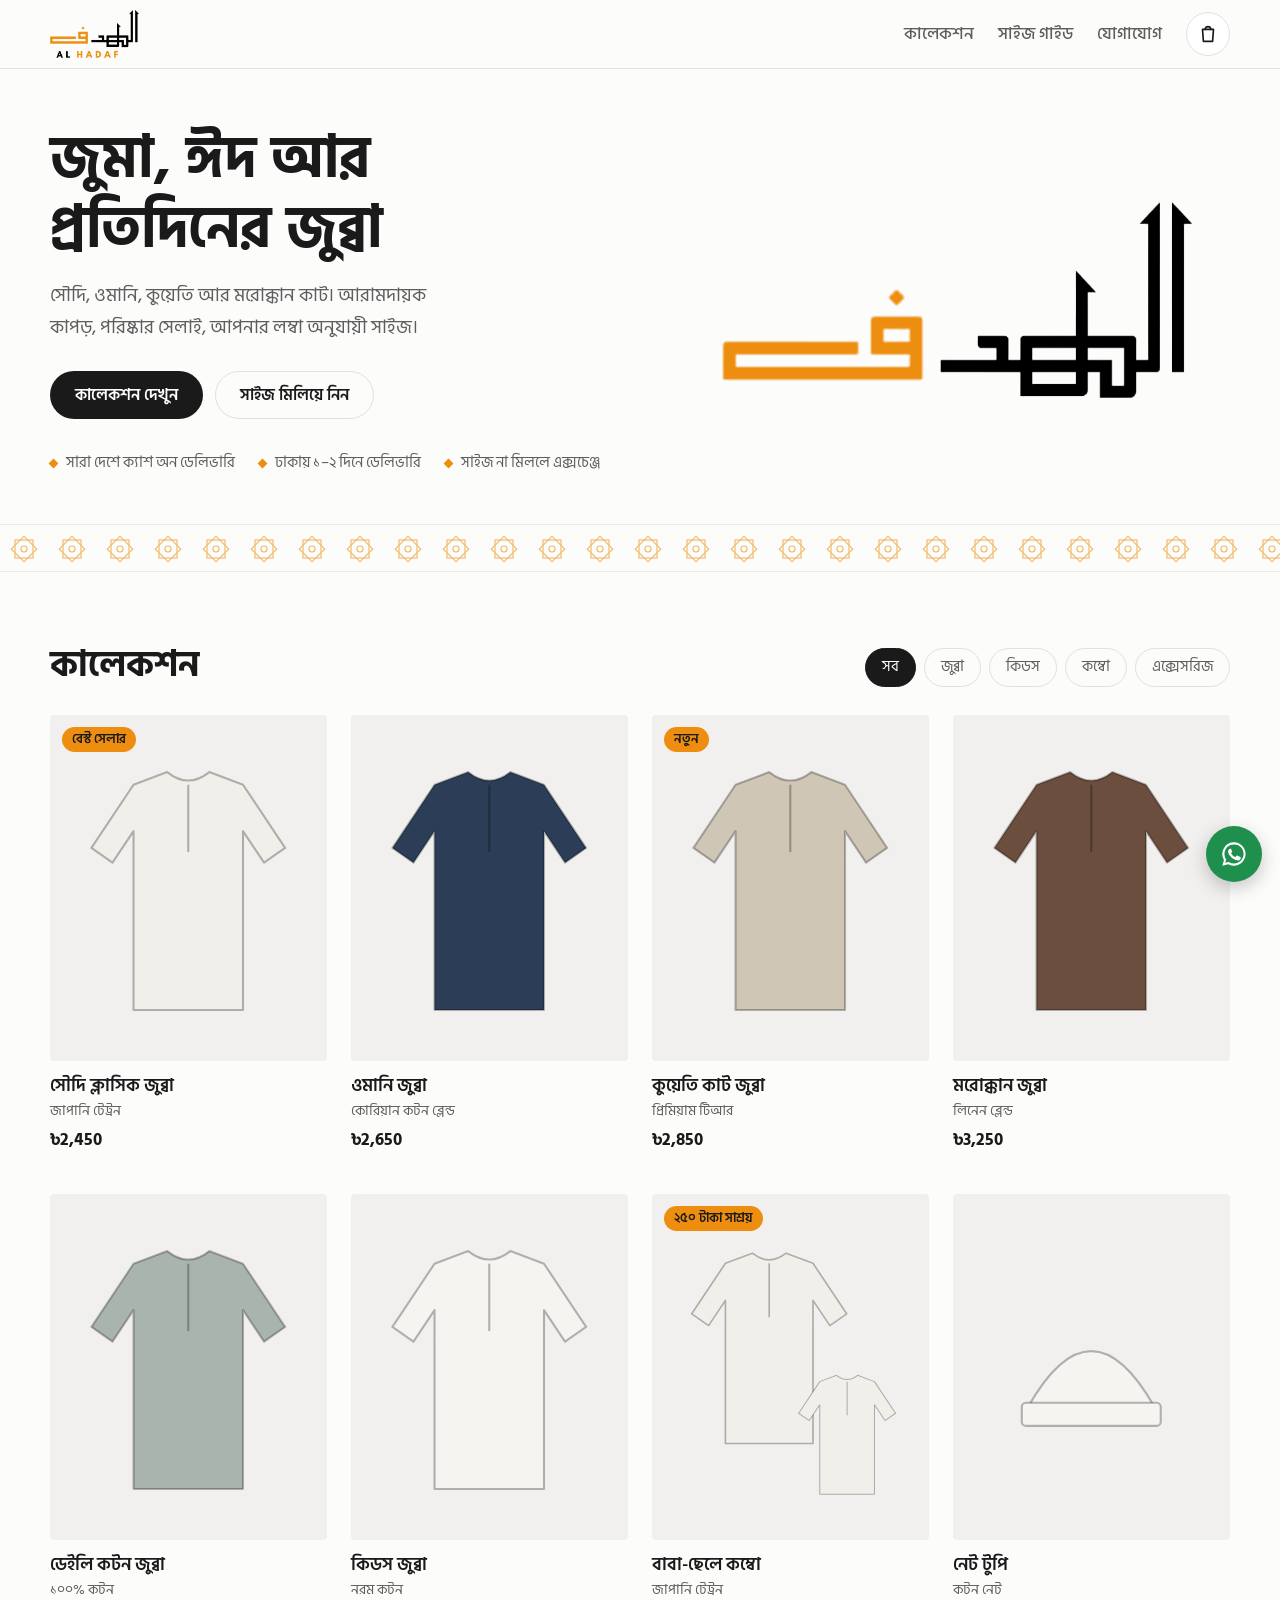
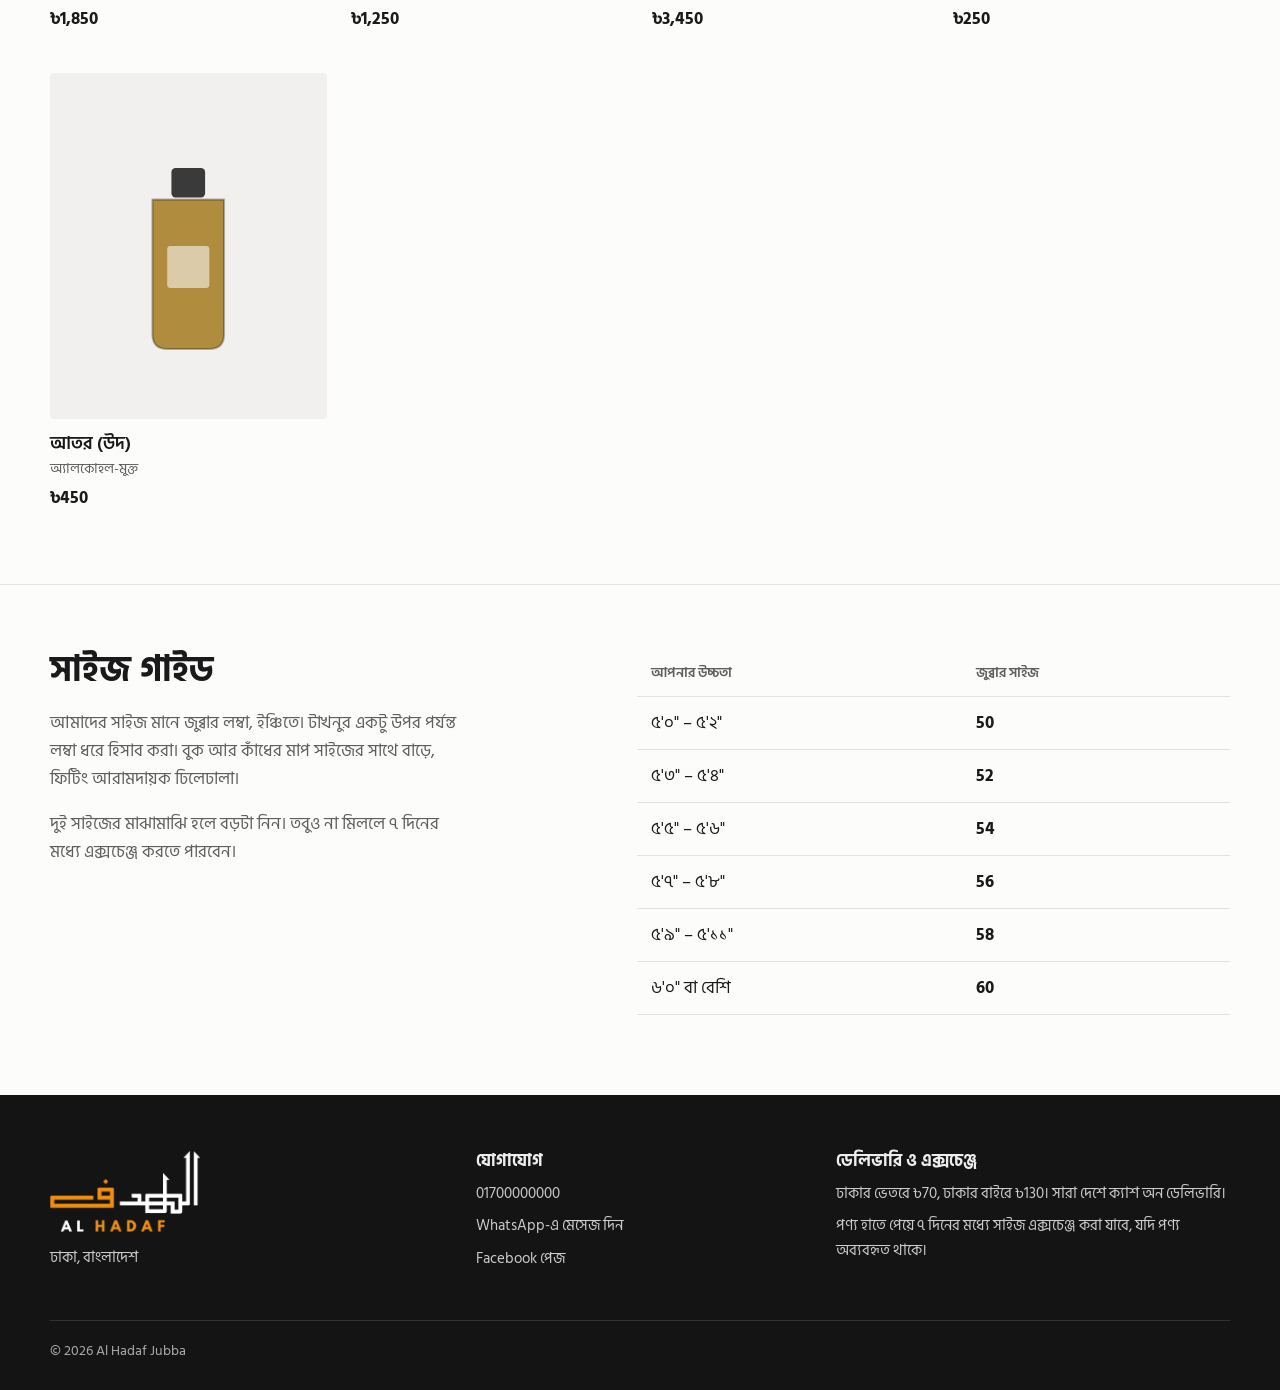
==== index.html @ 99ab7129 "Add files via upload" ====
<!doctype html>
<html lang="bn">
<head>
  <meta charset="utf-8">
  <meta name="viewport" content="width=device-width, initial-scale=1">
  <title>Al Hadaf Jubba | জুমা, ঈদ আর প্রতিদিনের জুব্বা</title>
  <meta name="description" content="সৌদি, ওমানি, কুয়েতি ও মরোক্কান স্টাইলের প্রিমিয়াম জুব্বা। সারা বাংলাদেশে ক্যাশ অন ডেলিভারি।">
  <meta name="theme-color" content="#1A1A1A">
  <link rel="icon" type="image/png" href="favicon.png">
  <link rel="preconnect" href="https://fonts.googleapis.com">
  <link rel="preconnect" href="https://fonts.gstatic.com" crossorigin>
  <link href="https://fonts.googleapis.com/css2?family=Hind+Siliguri:wght@400;500;600;700&display=swap" rel="stylesheet">
  <link rel="stylesheet" href="style.css">
</head>
<body>

<header class="site-header">
  <div class="wrap header-row">
    <a href="#" class="brand" aria-label="Al Hadaf Jubba হোম">
      <picture>
        <source srcset="logo-dark.png" media="(prefers-color-scheme: dark)">
        <img class="brand-logo" src="logo-light.png" alt="Al Hadaf" width="661" height="357">
      </picture>
    </a>
    <nav class="nav" aria-label="মেনু">
      <a href="#collection">কালেকশন</a>
      <a href="#size-guide">সাইজ গাইড</a>
      <a href="#contact">যোগাযোগ</a>
    </nav>
    <button class="cart-btn" id="cartOpen" aria-label="কার্ট খুলুন">
      <svg width="22" height="22" viewBox="0 0 24 24" fill="none" stroke="currentColor" stroke-width="1.8" stroke-linecap="round" stroke-linejoin="round" aria-hidden="true"><path d="M6 7h12l-1 13H7L6 7Z"/><path d="M9 7a3 3 0 0 1 6 0"/></svg>
      <span class="cart-count" id="cartCount" hidden>0</span>
    </button>
  </div>
</header>

<main>
  <section class="hero">
    <div class="wrap hero-grid">
      <div class="hero-text">
        <h1>জুমা, ঈদ আর প্রতিদিনের জুব্বা</h1>
        <p>সৌদি, ওমানি, কুয়েতি আর মরোক্কান কাট। আরামদায়ক কাপড়, পরিষ্কার সেলাই, আপনার লম্বা অনুযায়ী সাইজ।</p>
        <div class="hero-actions">
          <a class="btn btn-primary" href="#collection">কালেকশন দেখুন</a>
          <a class="btn btn-ghost" href="#size-guide">সাইজ মিলিয়ে নিন</a>
        </div>
        <ul class="hero-facts">
          <li>সারা দেশে ক্যাশ অন ডেলিভারি</li>
          <li>ঢাকায় ১–২ দিনে ডেলিভারি</li>
          <li>সাইজ না মিললে এক্সচেঞ্জ</li>
        </ul>
      </div>
      <div class="hero-mark" aria-hidden="true">
        <picture>
          <source srcset="mark-dark.png" media="(prefers-color-scheme: dark)">
          <img src="mark-light.png" alt="" width="661" height="276">
        </picture>
      </div>
    </div>
    <div class="pattern-band" aria-hidden="true"></div>
  </section>

  <section id="collection" class="collection">
    <div class="wrap">
      <div class="section-head">
        <h2>কালেকশন</h2>
        <div class="filters" id="filters" aria-label="ক্যাটাগরি"></div>
      </div>
      <div class="grid" id="productGrid"></div>
    </div>
  </section>

  <section id="size-guide" class="size-guide">
    <div class="wrap size-grid">
      <div>
        <h2>সাইজ গাইড</h2>
        <p>আমাদের সাইজ মানে জুব্বার লম্বা, ইঞ্চিতে। টাখনুর একটু উপর পর্যন্ত লম্বা ধরে হিসাব করা। বুক আর কাঁধের মাপ সাইজের সাথে বাড়ে, ফিটিং আরামদায়ক ঢিলেঢালা।</p>
        <p>দুই সাইজের মাঝামাঝি হলে বড়টা নিন। তবুও না মিললে ৭ দিনের মধ্যে এক্সচেঞ্জ করতে পারবেন।</p>
      </div>
      <div class="table-scroll">
        <table>
          <thead><tr><th>আপনার উচ্চতা</th><th>জুব্বার সাইজ</th></tr></thead>
          <tbody>
            <tr><td>৫'০" – ৫'২"</td><td>50</td></tr>
            <tr><td>৫'৩" – ৫'৪"</td><td>52</td></tr>
            <tr><td>৫'৫" – ৫'৬"</td><td>54</td></tr>
            <tr><td>৫'৭" – ৫'৮"</td><td>56</td></tr>
            <tr><td>৫'৯" – ৫'১১"</td><td>58</td></tr>
            <tr><td>৬'০" বা বেশি</td><td>60</td></tr>
          </tbody>
        </table>
      </div>
    </div>
  </section>
</main>

<footer id="contact" class="site-footer">
  <div class="wrap footer-grid">
    <div>
      <img class="footer-logo" src="logo-dark.png" alt="Al Hadaf" width="661" height="357">
      <p class="footer-note" id="shopAddress"></p>
    </div>
    <div>
      <h3>যোগাযোগ</h3>
      <p><a id="shopPhone" href="#"></a></p>
      <p><a id="shopWa" href="#" target="_blank" rel="noopener">WhatsApp-এ মেসেজ দিন</a></p>
      <p><a id="shopFb" href="#" target="_blank" rel="noopener">Facebook পেজ</a></p>
    </div>
    <div>
      <h3>ডেলিভারি ও এক্সচেঞ্জ</h3>
      <p id="deliveryInfo"></p>
      <p>পণ্য হাতে পেয়ে ৭ দিনের মধ্যে সাইজ এক্সচেঞ্জ করা যাবে, যদি পণ্য অব্যবহৃত থাকে।</p>
    </div>
  </div>
  <div class="wrap footer-bottom">© <span id="year"></span> Al Hadaf Jubba</div>
</footer>

<a class="wa-float" id="waFloat" href="#" target="_blank" rel="noopener" aria-label="WhatsApp-এ কথা বলুন">
  <svg width="28" height="28" viewBox="0 0 24 24" fill="currentColor" aria-hidden="true"><path d="M12 2a10 10 0 0 0-8.6 15.1L2 22l5-1.3A10 10 0 1 0 12 2Zm0 18.2a8.2 8.2 0 0 1-4.2-1.2l-.3-.2-3 .8.8-2.9-.2-.3A8.2 8.2 0 1 1 12 20.2Zm4.5-6.1c-.2-.1-1.5-.7-1.7-.8s-.4-.1-.6.1-.7.8-.8 1-.3.2-.5.1a6.7 6.7 0 0 1-3.3-2.9c-.3-.4.3-.4.8-1.3a.5.5 0 0 0 0-.5l-.8-1.8c-.2-.5-.4-.4-.6-.4h-.5a1 1 0 0 0-.7.3 3 3 0 0 0-.9 2.2 5.2 5.2 0 0 0 1.1 2.7 11.9 11.9 0 0 0 4.6 4c1.7.7 2.3.8 3.2.7a2.7 2.7 0 0 0 1.8-1.3 2.2 2.2 0 0 0 .1-1.3c0-.1-.2-.2-.4-.3Z"/></svg>
</a>

<!-- পণ্যের বিস্তারিত -->
<dialog id="productDialog" class="pd-dialog" aria-labelledby="pdTitle">
  <button class="dlg-close" data-close aria-label="বন্ধ করুন">×</button>
  <div class="pd" id="pdContent"></div>
</dialog>

<!-- কার্ট -->
<dialog id="cartDialog" class="drawer" aria-labelledby="cartTitle">
  <div class="drawer-head">
    <h2 id="cartTitle">আপনার কার্ট</h2>
    <button class="dlg-close" data-close aria-label="বন্ধ করুন">×</button>
  </div>
  <div class="drawer-items" id="cartItems"></div>
  <div class="drawer-foot" id="cartFoot">
    <p class="row"><span>সাবটোটাল</span><strong id="cartSub"></strong></p>
    <p class="hint">ডেলিভারি চার্জ চেকআউটে যোগ হবে।</p>
    <button class="btn btn-primary btn-block" id="toCheckout">চেকআউট করুন</button>
  </div>
</dialog>

<!-- চেকআউট -->
<dialog id="checkoutDialog" class="checkout-dialog" aria-labelledby="coTitle">
  <button class="dlg-close" data-close aria-label="বন্ধ করুন">×</button>
  <div class="checkout">
    <form id="checkoutForm" novalidate>
      <h2 id="coTitle">অর্ডার করুন</h2>
      <label class="field"><span>আপনার নাম</span><input name="custName" autocomplete="name" required></label>
      <label class="field"><span>মোবাইল নম্বর</span><input name="custPhone" type="tel" inputmode="numeric" autocomplete="tel" placeholder="01XXXXXXXXX" required></label>
      <label class="field"><span>পুরো ঠিকানা</span><textarea name="custAddress" autocomplete="street-address" placeholder="বাসা, রোড, এলাকা, থানা, জেলা" required></textarea></label>

      <fieldset class="options">
        <legend>ডেলিভারি এলাকা</legend>
        <label class="opt"><input type="radio" name="area" value="inside" checked><span>ঢাকার ভেতরে<small id="delIn"></small></span></label>
        <label class="opt"><input type="radio" name="area" value="outside"><span>ঢাকার বাইরে<small id="delOut"></small></span></label>
      </fieldset>

      <fieldset class="options">
        <legend>পেমেন্ট</legend>
        <label class="opt"><input type="radio" name="payment" value="cod" checked><span>ক্যাশ অন ডেলিভারি<small>পণ্য হাতে পেয়ে টাকা দিন</small></span></label>
        <label class="opt"><input type="radio" name="payment" value="bkash"><span>bKash / Nagad<small>এখনই Send Money করে Transaction ID দিন</small></span></label>
      </fieldset>

      <div class="bkash-box" id="bkashBox" hidden>
        <p>মোট টাকা <strong id="bkashAmount"></strong> এই নম্বরে Send Money করুন: <strong id="bkashNumber"></strong></p>
        <label class="field"><span>Transaction ID</span><input name="trx" autocomplete="off" placeholder="যেমন 9A7B6C5D4E"></label>
      </div>

      <label class="field"><span>নোট (ঐচ্ছিক)</span><textarea name="note" placeholder="যেমন: কম্বোতে ছেলের সাইজ 6-7 বছর"></textarea></label>

      <div class="summary" id="coSummary"></div>
      <div class="error" id="coError" hidden></div>
      <button class="btn btn-primary btn-block" type="submit">অর্ডার কনফার্ম করুন</button>
    </form>

    <div class="success" id="coSuccess" hidden>
      <h2>জাযাকাল্লাহু খাইরান!</h2>
      <p>আপনার অর্ডার নম্বর <strong id="orderId"></strong></p>
      <p>WhatsApp খুলেছে, সেখানে মেসেজটি পাঠিয়ে দিন। আমরা ফোন করে অর্ডার কনফার্ম করব।</p>
      <a class="btn btn-primary btn-block" id="waSend" href="#" target="_blank" rel="noopener">WhatsApp-এ অর্ডার পাঠান</a>
    </div>
  </div>
</dialog>

<div class="toast" id="toast" role="status" aria-live="polite"></div>

<script src="products.js"></script>
<script src="app.js"></script>
</body>
</html>
---- style.css ----
/* ===== Al Hadaf Jubba — style.css ===== */
:root {
  --paper: #FCFCFB;
  --surface: #FFFFFF;
  --sand: #F1F0EE;
  --ink: #1A1A1A;
  --brass: #EE8E10;          /* লোগোর কমলা */
  --text: #1A1A1A;
  --muted: #5E5E5E;
  --line: #E3E1DE;
  --btn-bg: #1A1A1A;
  --btn-text: #FFFFFF;
  --footer-bg: #141414;
  --footer-text: #EDEDED;
  --error: #B3261E;
  color-scheme: light;
}
@media (prefers-color-scheme: dark) {
  :root {
    --paper: #121212;
    --surface: #1B1B1B;
    --sand: #232221;
    --ink: #F2F2F2;
    --text: #EDEDED;
    --muted: #A6A6A6;
    --line: #333231;
    --btn-bg: #EE8E10;
    --btn-text: #121212;
    --footer-bg: #0A0A0A;
    --footer-text: #E6E6E6;
    --error: #F2B8B5;
    color-scheme: dark;
  }
}

*, *::before, *::after { box-sizing: border-box; }
html { scroll-behavior: smooth; scroll-padding-top: 80px; }
@media (prefers-reduced-motion: reduce) { html { scroll-behavior: auto; } }
body {
  margin: 0;
  background: var(--paper);
  color: var(--text);
  font-family: "Hind Siliguri", system-ui, -apple-system, "Segoe UI", sans-serif;
  font-size: 17px;
  line-height: 1.65;
}
svg { display: block; max-width: 100%; }
a { color: inherit; }
h1, h2, h3 { line-height: 1.2; }
.wrap { width: min(1180px, 100% - 40px); margin-inline: auto; }
:focus-visible { outline: 2px solid var(--brass); outline-offset: 3px; }
[hidden] { display: none !important; }

/* Header */
.site-header {
  position: sticky; top: 0; z-index: 20;
  background: color-mix(in srgb, var(--paper) 92%, transparent);
  backdrop-filter: blur(8px);
  border-bottom: 1px solid var(--line);
}
.header-row { display: flex; align-items: center; gap: 24px; height: 68px; }
.brand { display: flex; align-items: center; gap: 10px; text-decoration: none; }
.brand-logo { height: 48px; width: auto; display: block; }
.nav { display: flex; gap: 24px; margin-left: auto; }
.nav a { text-decoration: none; font-weight: 500; color: var(--muted); }
.nav a:hover { color: var(--text); }
.cart-btn {
  position: relative; width: 44px; height: 44px; border-radius: 50%;
  border: 1px solid var(--line); background: var(--surface); color: var(--text);
  display: grid; place-items: center; cursor: pointer;
}
.cart-count {
  position: absolute; top: -4px; right: -4px;
  min-width: 20px; height: 20px; padding: 0 5px; border-radius: 10px;
  background: var(--brass); color: #1A1A1A; font-size: 12px; font-weight: 700;
  display: grid; place-items: center; line-height: 1;
}
@media (max-width: 720px) {
  .nav { display: none; }
  .cart-btn { margin-left: auto; }
}

/* Buttons */
.btn {
  display: inline-flex; align-items: center; justify-content: center;
  min-height: 48px; padding: 0 24px; border-radius: 999px;
  font: inherit; font-weight: 600; font-size: 16px; text-decoration: none;
  border: 1px solid transparent; cursor: pointer;
}
.btn-primary { background: var(--btn-bg); color: var(--btn-text); }
.btn-primary:hover { background: var(--brass); color: #1A1A1A; }
.btn-ghost { background: transparent; color: var(--text); border-color: var(--line); }
.btn-ghost:hover { border-color: var(--text); }
.btn-block { width: 100%; }

/* Hero */
.hero { padding-top: 56px; overflow: hidden; }
.hero-grid { display: grid; grid-template-columns: 1.1fr 1fr; align-items: center; gap: 32px; }
.hero h1 { font-size: clamp(34px, 5vw, 58px); margin: 0 0 16px; color: var(--ink); max-width: 13ch; }
.hero-text > p { font-size: 19px; color: var(--muted); margin: 0 0 28px; max-width: 42ch; }
.hero-actions { display: flex; flex-wrap: wrap; gap: 12px; }
.hero-facts { list-style: none; padding: 0; margin: 32px 0 0; display: flex; flex-wrap: wrap; gap: 8px 24px; color: var(--muted); font-size: 15px; }
.hero-facts li::before {
  content: ""; display: inline-block; width: 7px; height: 7px; margin-right: 9px;
  background: var(--brass); transform: rotate(45deg); vertical-align: middle;
}
.hero-mark img { display: block; width: min(100%, 470px); height: auto; margin-inline: auto; }
.pattern-band {
  height: 48px; margin-top: 48px; opacity: .6;
  border-block: 1px solid var(--line);
  background-size: 48px 48px;
  background-image: url("data:image/svg+xml,%3Csvg xmlns='http://www.w3.org/2000/svg' width='48' height='48' viewBox='0 0 48 48'%3E%3Cg fill='none' stroke='%23EE8E10' stroke-width='1.2'%3E%3Crect x='15' y='15' width='18' height='18'/%3E%3Crect x='15' y='15' width='18' height='18' transform='rotate(45 24 24)'/%3E%3Ccircle cx='24' cy='24' r='3'/%3E%3C/g%3E%3C/svg%3E");
}
@media (max-width: 820px) {
  .hero { padding-top: 32px; }
  .hero-grid { grid-template-columns: 1fr; gap: 8px; }
  .hero-mark { order: -1; margin-bottom: 20px; }
  .hero-mark img { width: 200px; margin-inline: 0; }
}

/* Collection */
.collection { padding: 72px 0; }
.section-head { display: flex; flex-wrap: wrap; align-items: end; justify-content: space-between; gap: 16px; margin-bottom: 28px; }
h2 { font-size: clamp(26px, 3vw, 36px); margin: 0; color: var(--ink); }
.filters { display: flex; flex-wrap: wrap; gap: 8px; }
.chip {
  border: 1px solid var(--line); background: transparent; color: var(--muted);
  padding: 6px 16px; border-radius: 999px; font: inherit; font-size: 15px; cursor: pointer;
}
.chip:hover { color: var(--text); }
.chip[aria-pressed="true"] { background: var(--ink); border-color: var(--ink); color: var(--paper); }

.grid { display: grid; grid-template-columns: repeat(auto-fill, minmax(230px, 1fr)); gap: 40px 24px; }
.card { display: block; text-decoration: none; color: inherit; }
.card-art {
  position: relative; aspect-ratio: 4 / 5; background: var(--sand);
  border-radius: 4px; display: grid; place-items: center; padding: 12%;
}
.card-art svg { width: 100%; height: 100%; }
.card:hover .card-art { outline: 1px solid var(--brass); }
.badge {
  position: absolute; top: 12px; left: 12px;
  background: var(--brass); color: #1A1A1A;
  font-size: 13px; font-weight: 600; padding: 2px 10px; border-radius: 999px;
}
.card h3 { font-size: 18px; font-weight: 600; margin: 14px 0 2px; }
.card .meta { margin: 0; font-size: 14px; color: var(--muted); }
.card .price { margin: 4px 0 0; font-weight: 700; color: var(--ink); }
@media (max-width: 520px) {
  .grid { grid-template-columns: 1fr 1fr; gap: 28px 14px; }
  .card h3 { font-size: 16px; }
}

/* Size guide */
.size-guide { padding: 64px 0 80px; border-top: 1px solid var(--line); }
.size-grid { display: grid; grid-template-columns: 1fr 1.1fr; gap: 48px; align-items: start; }
.size-guide p { color: var(--muted); max-width: 46ch; }
.table-scroll { overflow-x: auto; }
table { width: 100%; border-collapse: collapse; }
th, td { text-align: left; padding: 12px 14px; border-bottom: 1px solid var(--line); }
th { font-size: 14px; font-weight: 600; color: var(--muted); }
td:last-child { font-weight: 700; color: var(--ink); }
@media (max-width: 820px) { .size-grid { grid-template-columns: 1fr; gap: 16px; } }

/* Footer */
.site-footer { background: var(--footer-bg); color: var(--footer-text); padding: 56px 0 28px; }
.footer-grid { display: grid; grid-template-columns: 1.2fr 1fr 1.2fr; gap: 32px; }
.site-footer h3 { font-size: 17px; margin: 0 0 10px; }
.site-footer p { margin: 0 0 8px; font-size: 15px; opacity: .85; }
.site-footer a { text-decoration: none; }
.site-footer a:hover { text-decoration: underline; }
.footer-logo { width: 150px; height: auto; display: block; margin-bottom: 14px; }
.footer-bottom { margin-top: 40px; padding-top: 18px; border-top: 1px solid color-mix(in srgb, var(--footer-text) 20%, transparent); font-size: 14px; opacity: .7; }
@media (max-width: 720px) { .footer-grid { grid-template-columns: 1fr; } }

/* WhatsApp + toast */
.wa-float {
  position: fixed; right: 18px; bottom: 18px; z-index: 15;
  width: 56px; height: 56px; border-radius: 50%;
  background: #1F8F4E; color: #fff; display: grid; place-items: center;
  box-shadow: 0 6px 18px rgba(0, 0, 0, .22);
}
.toast {
  position: fixed; left: 50%; bottom: 24px; z-index: 50;
  transform: translate(-50%, 140px);
  background: var(--text); color: var(--paper);
  padding: 12px 22px; border-radius: 999px; font-weight: 500;
  transition: transform .25s ease, visibility .25s;
  visibility: hidden;
}
.toast.show { transform: translate(-50%, 0); visibility: visible; }
@media (prefers-reduced-motion: reduce) { .toast { transition: none; } }

/* Dialogs */
dialog {
  border: 0; padding: 0; border-radius: 8px;
  background: var(--surface); color: var(--text);
  width: 100%; max-width: min(880px, 100% - 24px);
}
dialog::backdrop { background: rgba(8, 18, 15, .55); }
.dlg-close {
  position: absolute; top: 10px; right: 10px; z-index: 2;
  width: 40px; height: 40px; border-radius: 50%; border: 0;
  background: var(--paper); color: var(--text); font-size: 24px; line-height: 1; cursor: pointer;
}
.hint { font-size: 14px; color: var(--muted); margin: 0 0 16px; }
.error { color: var(--error); font-size: 14px; margin: 8px 0 12px; }

/* Product detail */
.pd { display: grid; grid-template-columns: 1fr 1fr; }
.pd-art { background: var(--sand); padding: 12%; display: grid; place-items: center; min-height: 380px; }
.pd-art svg { width: 100%; height: 100%; max-height: 420px; }
.pd-body { padding: 36px 28px 28px; }
.pd-body h3 { font-size: 26px; color: var(--ink); margin: 0 0 4px; padding-right: 36px; }
.pd-price { font-size: 22px; font-weight: 700; margin: 0 0 12px; }
.pd-desc { color: var(--muted); margin: 0 0 14px; }
.pd-specs { list-style: none; padding: 0; margin: 0 0 20px; font-size: 15px; }
.pd-specs li { display: flex; justify-content: space-between; gap: 12px; padding: 6px 0; border-bottom: 1px dashed var(--line); }
.pd-specs li span:first-child { color: var(--muted); }
.label { font-weight: 600; font-size: 15px; margin: 0 0 8px; }
.sizes { display: flex; flex-wrap: wrap; gap: 8px; margin-bottom: 8px; }
.size {
  min-width: 52px; height: 44px; padding: 0 12px; border-radius: 6px;
  border: 1px solid var(--line); background: transparent; color: var(--text);
  font: inherit; font-weight: 600; cursor: pointer;
}
.size:hover { border-color: var(--text); }
.size[aria-pressed="true"] { background: var(--ink); border-color: var(--ink); color: var(--paper); }
.qty { display: inline-flex; align-items: center; border: 1px solid var(--line); border-radius: 999px; }
.qty button { width: 40px; height: 40px; border: 0; background: none; color: var(--text); font-size: 20px; cursor: pointer; }
.qty span { min-width: 26px; text-align: center; font-weight: 600; }
.pd-actions { display: flex; align-items: center; gap: 12px; }
.pd-actions .btn { flex: 1; }
@media (max-width: 720px) {
  .pd { grid-template-columns: 1fr; }
  .pd-art { min-height: 0; padding: 6% 28%; }
  .pd-body { padding: 22px 20px; }
}

/* Cart drawer */
dialog.drawer {
  margin: 0 0 0 auto; border-radius: 0;
  height: 100dvh; max-height: 100dvh; max-width: 420px;
  flex-direction: column;
}
dialog.drawer[open] { display: flex; }
.drawer-head { display: flex; align-items: center; justify-content: space-between; padding: 16px 20px; border-bottom: 1px solid var(--line); }
.drawer-head h2 { font-size: 22px; }
.drawer-head .dlg-close { position: static; }
.drawer-items { flex: 1; overflow-y: auto; padding: 4px 20px; }
.ci { display: grid; grid-template-columns: 64px 1fr auto; gap: 12px; align-items: center; padding: 14px 0; border-bottom: 1px solid var(--line); }
.ci-art { background: var(--sand); aspect-ratio: 4 / 5; border-radius: 4px; padding: 8px; }
.ci-art svg { width: 100%; height: 100%; }
.ci h4 { margin: 0; font-size: 15px; font-weight: 600; line-height: 1.3; }
.ci p { margin: 2px 0 0; font-size: 14px; color: var(--muted); line-height: 1.4; }
.ci .qty button { width: 32px; height: 32px; font-size: 17px; }
.ci-remove { border: 0; background: none; padding: 0; margin-top: 4px; color: var(--muted); font: inherit; font-size: 13px; text-decoration: underline; cursor: pointer; }
.drawer-foot { padding: 16px 20px 20px; border-top: 1px solid var(--line); }
.row { display: flex; justify-content: space-between; gap: 12px; margin: 0 0 6px; }
.row.total { font-weight: 700; font-size: 18px; margin-top: 10px; padding-top: 10px; border-top: 1px solid var(--line); }
.empty { text-align: center; padding: 56px 8px; color: var(--muted); }

/* Checkout */
dialog.checkout-dialog { max-width: min(540px, 100% - 24px); }
.checkout { padding: 28px 24px 24px; }
.checkout h2 { font-size: 26px; margin-bottom: 18px; }
.field { display: block; margin-bottom: 14px; }
.field > span { display: block; font-weight: 600; font-size: 15px; margin-bottom: 6px; }
.field input, .field textarea {
  width: 100%; padding: 11px 14px; border-radius: 6px;
  border: 1px solid var(--line); background: var(--paper); color: var(--text);
  font: inherit; font-size: 16px;
}
.field textarea { min-height: 76px; resize: vertical; }
.field input:focus, .field textarea:focus { outline: 2px solid var(--brass); outline-offset: 0; border-color: transparent; }
fieldset { border: 0; padding: 0; margin: 0; min-width: 0; }
legend { font-weight: 600; font-size: 15px; padding: 0; margin-bottom: 6px; }
.options { display: grid; gap: 8px; margin-bottom: 16px; }
.opt { display: flex; gap: 10px; align-items: flex-start; padding: 10px 14px; border: 1px solid var(--line); border-radius: 6px; cursor: pointer; line-height: 1.4; }
.opt input { margin-top: 3px; accent-color: var(--ink); }
.opt:has(input:checked) { border-color: var(--ink); }
.opt small { display: block; color: var(--muted); font-size: 14px; }
.bkash-box { background: var(--sand); border-radius: 6px; padding: 14px; margin-bottom: 16px; font-size: 15px; }
.bkash-box p { margin: 0 0 10px; }
.summary { padding-top: 12px; margin: 4px 0 12px; border-top: 1px solid var(--line); }
.success { text-align: center; padding: 20px 0 4px; }
.success p { color: var(--muted); }
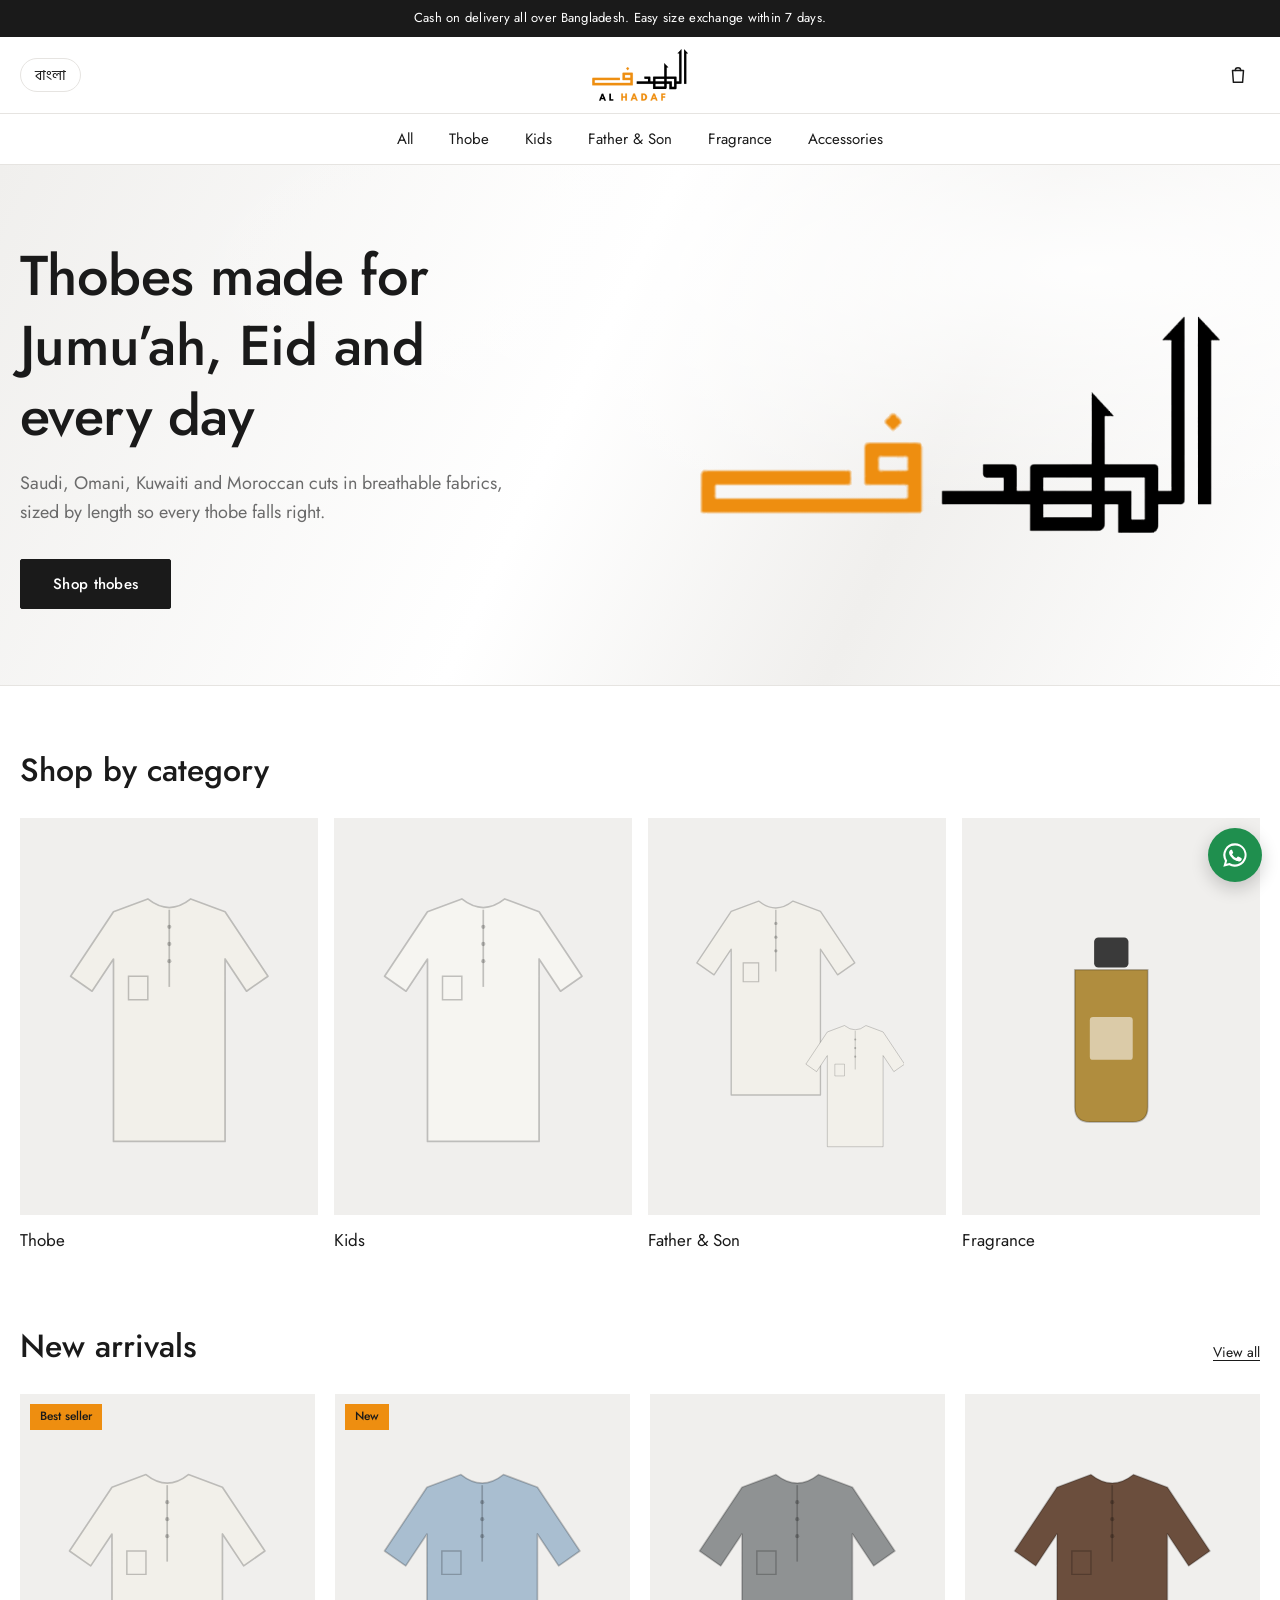
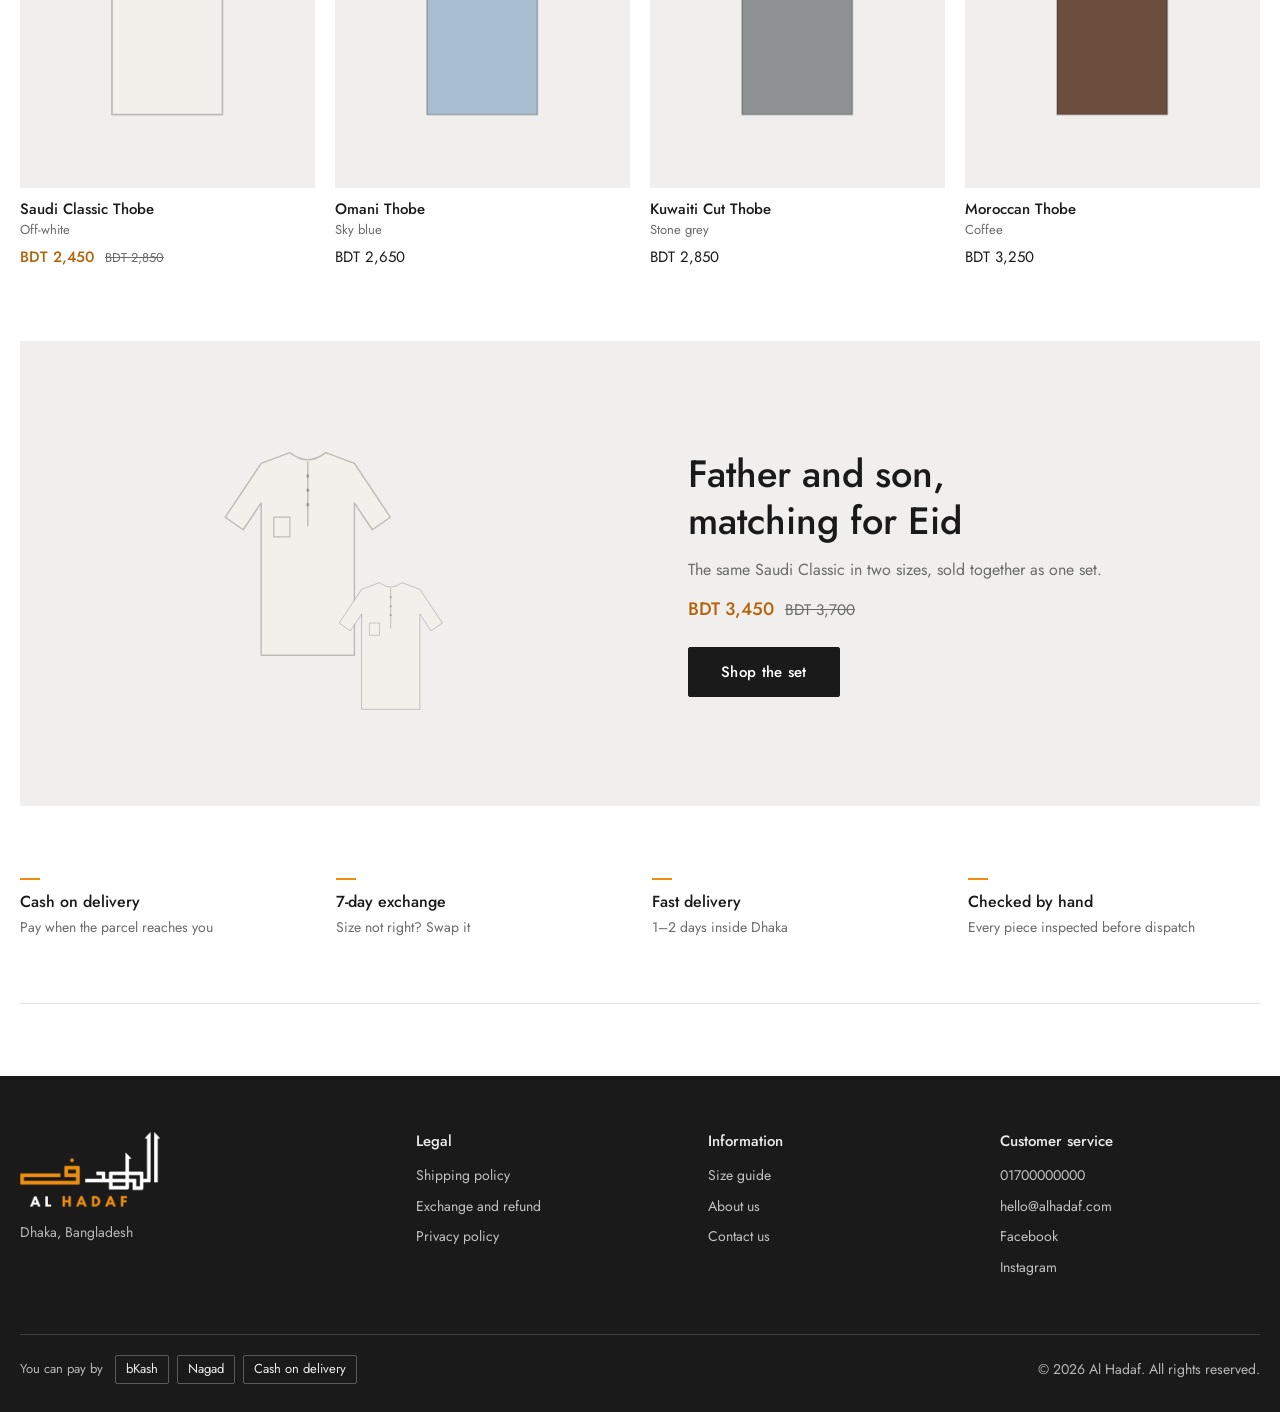
==== commit 63f85724: "Add files via upload" ====
--- a/index.html
+++ b/index.html
@@ -1,189 +1,60 @@
 <!doctype html>
-<html lang="bn">
+<html lang="en">
 <head>
   <meta charset="utf-8">
   <meta name="viewport" content="width=device-width, initial-scale=1">
-  <title>Al Hadaf Jubba | জুমা, ঈদ আর প্রতিদিনের জুব্বা</title>
-  <meta name="description" content="সৌদি, ওমানি, কুয়েতি ও মরোক্কান স্টাইলের প্রিমিয়াম জুব্বা। সারা বাংলাদেশে ক্যাশ অন ডেলিভারি।">
-  <meta name="theme-color" content="#1A1A1A">
+  <title>Al Hadaf | Thobes for Jumu’ah, Eid and every day</title>
+  <meta name="description" content="Saudi, Omani, Kuwaiti and Moroccan thobes. Cash on delivery all over Bangladesh.">
+  <meta name="theme-color" content="#FFFFFF">
   <link rel="icon" type="image/png" href="favicon.png">
   <link rel="preconnect" href="https://fonts.googleapis.com">
   <link rel="preconnect" href="https://fonts.gstatic.com" crossorigin>
-  <link href="https://fonts.googleapis.com/css2?family=Hind+Siliguri:wght@400;500;600;700&display=swap" rel="stylesheet">
+  <link href="https://fonts.googleapis.com/css2?family=Jost:wght@400;500;600&family=Hind+Siliguri:wght@400;500;600&display=swap" rel="stylesheet">
   <link rel="stylesheet" href="style.css">
 </head>
 <body>
 
+<div class="announce"><p class="wrap" id="announce"></p></div>
+
 <header class="site-header">
-  <div class="wrap header-row">
-    <a href="#" class="brand" aria-label="Al Hadaf Jubba হোম">
+  <div class="wrap head-row">
+    <div class="head-left">
+      <button class="icon-btn menu-btn" id="menuOpen" aria-label="Menu">
+        <svg width="22" height="22" viewBox="0 0 24 24" fill="none" stroke="currentColor" stroke-width="1.6" stroke-linecap="round" aria-hidden="true"><path d="M4 7h16M4 12h16M4 17h16"/></svg>
+      </button>
+      <button class="lang-btn" id="langBtn"></button>
+    </div>
+    <a class="logo" href="#/" aria-label="Al Hadaf home">
       <picture>
         <source srcset="logo-dark.png" media="(prefers-color-scheme: dark)">
-        <img class="brand-logo" src="logo-light.png" alt="Al Hadaf" width="661" height="357">
+        <img src="logo-light.png" alt="Al Hadaf" width="661" height="357">
       </picture>
     </a>
-    <nav class="nav" aria-label="মেনু">
-      <a href="#collection">কালেকশন</a>
-      <a href="#size-guide">সাইজ গাইড</a>
-      <a href="#contact">যোগাযোগ</a>
-    </nav>
-    <button class="cart-btn" id="cartOpen" aria-label="কার্ট খুলুন">
-      <svg width="22" height="22" viewBox="0 0 24 24" fill="none" stroke="currentColor" stroke-width="1.8" stroke-linecap="round" stroke-linejoin="round" aria-hidden="true"><path d="M6 7h12l-1 13H7L6 7Z"/><path d="M9 7a3 3 0 0 1 6 0"/></svg>
-      <span class="cart-count" id="cartCount" hidden>0</span>
-    </button>
+    <div class="head-right">
+      <button class="icon-btn" id="cartOpen" aria-label="Cart">
+        <svg width="22" height="22" viewBox="0 0 24 24" fill="none" stroke="currentColor" stroke-width="1.6" stroke-linecap="round" stroke-linejoin="round" aria-hidden="true"><path d="M6 7h12l-1 13H7L6 7Z"/><path d="M9 7a3 3 0 0 1 6 0"/></svg>
+        <span class="cart-count" id="cartCount" hidden>0</span>
+      </button>
+    </div>
   </div>
+  <nav class="cat-nav" id="catNav" aria-label="Categories"></nav>
 </header>
 
-<main>
-  <section class="hero">
-    <div class="wrap hero-grid">
-      <div class="hero-text">
-        <h1>জুমা, ঈদ আর প্রতিদিনের জুব্বা</h1>
-        <p>সৌদি, ওমানি, কুয়েতি আর মরোক্কান কাট। আরামদায়ক কাপড়, পরিষ্কার সেলাই, আপনার লম্বা অনুযায়ী সাইজ।</p>
-        <div class="hero-actions">
-          <a class="btn btn-primary" href="#collection">কালেকশন দেখুন</a>
-          <a class="btn btn-ghost" href="#size-guide">সাইজ মিলিয়ে নিন</a>
-        </div>
-        <ul class="hero-facts">
-          <li>সারা দেশে ক্যাশ অন ডেলিভারি</li>
-          <li>ঢাকায় ১–২ দিনে ডেলিভারি</li>
-          <li>সাইজ না মিললে এক্সচেঞ্জ</li>
-        </ul>
-      </div>
-      <div class="hero-mark" aria-hidden="true">
-        <picture>
-          <source srcset="mark-dark.png" media="(prefers-color-scheme: dark)">
-          <img src="mark-light.png" alt="" width="661" height="276">
-        </picture>
-      </div>
-    </div>
-    <div class="pattern-band" aria-hidden="true"></div>
-  </section>
+<main id="view"></main>
 
-  <section id="collection" class="collection">
-    <div class="wrap">
-      <div class="section-head">
-        <h2>কালেকশন</h2>
-        <div class="filters" id="filters" aria-label="ক্যাটাগরি"></div>
-      </div>
-      <div class="grid" id="productGrid"></div>
-    </div>
-  </section>
+<footer class="site-footer" id="footer"></footer>
 
-  <section id="size-guide" class="size-guide">
-    <div class="wrap size-grid">
-      <div>
-        <h2>সাইজ গাইড</h2>
-        <p>আমাদের সাইজ মানে জুব্বার লম্বা, ইঞ্চিতে। টাখনুর একটু উপর পর্যন্ত লম্বা ধরে হিসাব করা। বুক আর কাঁধের মাপ সাইজের সাথে বাড়ে, ফিটিং আরামদায়ক ঢিলেঢালা।</p>
-        <p>দুই সাইজের মাঝামাঝি হলে বড়টা নিন। তবুও না মিললে ৭ দিনের মধ্যে এক্সচেঞ্জ করতে পারবেন।</p>
-      </div>
-      <div class="table-scroll">
-        <table>
-          <thead><tr><th>আপনার উচ্চতা</th><th>জুব্বার সাইজ</th></tr></thead>
-          <tbody>
-            <tr><td>৫'০" – ৫'২"</td><td>50</td></tr>
-            <tr><td>৫'৩" – ৫'৪"</td><td>52</td></tr>
-            <tr><td>৫'৫" – ৫'৬"</td><td>54</td></tr>
-            <tr><td>৫'৭" – ৫'৮"</td><td>56</td></tr>
-            <tr><td>৫'৯" – ৫'১১"</td><td>58</td></tr>
-            <tr><td>৬'০" বা বেশি</td><td>60</td></tr>
-          </tbody>
-        </table>
-      </div>
-    </div>
-  </section>
-</main>
-
-<footer id="contact" class="site-footer">
-  <div class="wrap footer-grid">
-    <div>
-      <img class="footer-logo" src="logo-dark.png" alt="Al Hadaf" width="661" height="357">
-      <p class="footer-note" id="shopAddress"></p>
-    </div>
-    <div>
-      <h3>যোগাযোগ</h3>
-      <p><a id="shopPhone" href="#"></a></p>
-      <p><a id="shopWa" href="#" target="_blank" rel="noopener">WhatsApp-এ মেসেজ দিন</a></p>
-      <p><a id="shopFb" href="#" target="_blank" rel="noopener">Facebook পেজ</a></p>
-    </div>
-    <div>
-      <h3>ডেলিভারি ও এক্সচেঞ্জ</h3>
-      <p id="deliveryInfo"></p>
-      <p>পণ্য হাতে পেয়ে ৭ দিনের মধ্যে সাইজ এক্সচেঞ্জ করা যাবে, যদি পণ্য অব্যবহৃত থাকে।</p>
-    </div>
-  </div>
-  <div class="wrap footer-bottom">© <span id="year"></span> Al Hadaf Jubba</div>
-</footer>
-
-<a class="wa-float" id="waFloat" href="#" target="_blank" rel="noopener" aria-label="WhatsApp-এ কথা বলুন">
+<a class="wa-float" id="waFloat" href="#" target="_blank" rel="noopener" aria-label="WhatsApp">
   <svg width="28" height="28" viewBox="0 0 24 24" fill="currentColor" aria-hidden="true"><path d="M12 2a10 10 0 0 0-8.6 15.1L2 22l5-1.3A10 10 0 1 0 12 2Zm0 18.2a8.2 8.2 0 0 1-4.2-1.2l-.3-.2-3 .8.8-2.9-.2-.3A8.2 8.2 0 1 1 12 20.2Zm4.5-6.1c-.2-.1-1.5-.7-1.7-.8s-.4-.1-.6.1-.7.8-.8 1-.3.2-.5.1a6.7 6.7 0 0 1-3.3-2.9c-.3-.4.3-.4.8-1.3a.5.5 0 0 0 0-.5l-.8-1.8c-.2-.5-.4-.4-.6-.4h-.5a1 1 0 0 0-.7.3 3 3 0 0 0-.9 2.2 5.2 5.2 0 0 0 1.1 2.7 11.9 11.9 0 0 0 4.6 4c1.7.7 2.3.8 3.2.7a2.7 2.7 0 0 0 1.8-1.3 2.2 2.2 0 0 0 .1-1.3c0-.1-.2-.2-.4-.3Z"/></svg>
 </a>
 
-<!-- পণ্যের বিস্তারিত -->
-<dialog id="productDialog" class="pd-dialog" aria-labelledby="pdTitle">
-  <button class="dlg-close" data-close aria-label="বন্ধ করুন">×</button>
-  <div class="pd" id="pdContent"></div>
-</dialog>
-
-<!-- কার্ট -->
-<dialog id="cartDialog" class="drawer" aria-labelledby="cartTitle">
-  <div class="drawer-head">
-    <h2 id="cartTitle">আপনার কার্ট</h2>
-    <button class="dlg-close" data-close aria-label="বন্ধ করুন">×</button>
-  </div>
-  <div class="drawer-items" id="cartItems"></div>
-  <div class="drawer-foot" id="cartFoot">
-    <p class="row"><span>সাবটোটাল</span><strong id="cartSub"></strong></p>
-    <p class="hint">ডেলিভারি চার্জ চেকআউটে যোগ হবে।</p>
-    <button class="btn btn-primary btn-block" id="toCheckout">চেকআউট করুন</button>
-  </div>
-</dialog>
-
-<!-- চেকআউট -->
-<dialog id="checkoutDialog" class="checkout-dialog" aria-labelledby="coTitle">
-  <button class="dlg-close" data-close aria-label="বন্ধ করুন">×</button>
-  <div class="checkout">
-    <form id="checkoutForm" novalidate>
-      <h2 id="coTitle">অর্ডার করুন</h2>
-      <label class="field"><span>আপনার নাম</span><input name="custName" autocomplete="name" required></label>
-      <label class="field"><span>মোবাইল নম্বর</span><input name="custPhone" type="tel" inputmode="numeric" autocomplete="tel" placeholder="01XXXXXXXXX" required></label>
-      <label class="field"><span>পুরো ঠিকানা</span><textarea name="custAddress" autocomplete="street-address" placeholder="বাসা, রোড, এলাকা, থানা, জেলা" required></textarea></label>
-
-      <fieldset class="options">
-        <legend>ডেলিভারি এলাকা</legend>
-        <label class="opt"><input type="radio" name="area" value="inside" checked><span>ঢাকার ভেতরে<small id="delIn"></small></span></label>
-        <label class="opt"><input type="radio" name="area" value="outside"><span>ঢাকার বাইরে<small id="delOut"></small></span></label>
-      </fieldset>
-
-      <fieldset class="options">
-        <legend>পেমেন্ট</legend>
-        <label class="opt"><input type="radio" name="payment" value="cod" checked><span>ক্যাশ অন ডেলিভারি<small>পণ্য হাতে পেয়ে টাকা দিন</small></span></label>
-        <label class="opt"><input type="radio" name="payment" value="bkash"><span>bKash / Nagad<small>এখনই Send Money করে Transaction ID দিন</small></span></label>
-      </fieldset>
-
-      <div class="bkash-box" id="bkashBox" hidden>
-        <p>মোট টাকা <strong id="bkashAmount"></strong> এই নম্বরে Send Money করুন: <strong id="bkashNumber"></strong></p>
-        <label class="field"><span>Transaction ID</span><input name="trx" autocomplete="off" placeholder="যেমন 9A7B6C5D4E"></label>
-      </div>
-
-      <label class="field"><span>নোট (ঐচ্ছিক)</span><textarea name="note" placeholder="যেমন: কম্বোতে ছেলের সাইজ 6-7 বছর"></textarea></label>
-
-      <div class="summary" id="coSummary"></div>
-      <div class="error" id="coError" hidden></div>
-      <button class="btn btn-primary btn-block" type="submit">অর্ডার কনফার্ম করুন</button>
-    </form>
-
-    <div class="success" id="coSuccess" hidden>
-      <h2>জাযাকাল্লাহু খাইরান!</h2>
-      <p>আপনার অর্ডার নম্বর <strong id="orderId"></strong></p>
-      <p>WhatsApp খুলেছে, সেখানে মেসেজটি পাঠিয়ে দিন। আমরা ফোন করে অর্ডার কনফার্ম করব।</p>
-      <a class="btn btn-primary btn-block" id="waSend" href="#" target="_blank" rel="noopener">WhatsApp-এ অর্ডার পাঠান</a>
-    </div>
-  </div>
-</dialog>
+<dialog id="menuDialog" class="side side-left"><div id="menuBody"></div></dialog>
+<dialog id="cartDialog" class="side side-right"><div id="cartBody" class="side-inner"></div></dialog>
+<dialog id="checkoutDialog" class="checkout-dialog"><div id="checkoutBody"></div></dialog>
 
 <div class="toast" id="toast" role="status" aria-live="polite"></div>
 
+<script src="lang.js"></script>
 <script src="products.js"></script>
 <script src="app.js"></script>
 </body>
--- a/style.css
+++ b/style.css
@@ -1,287 +1,335 @@
-/* ===== Al Hadaf Jubba — style.css ===== */
+/* ===== Al Hadaf — style.css ===== */
 :root {
-  --paper: #FCFCFB;
-  --surface: #FFFFFF;
-  --sand: #F1F0EE;
-  --ink: #1A1A1A;
-  --brass: #EE8E10;          /* লোগোর কমলা */
+  --paper: #FFFFFF;
+  --silk: #F0EFED;          /* ছবির পেছনের হালকা ধূসর, লোগোর সিল্কের মতো */
   --text: #1A1A1A;
-  --muted: #5E5E5E;
-  --line: #E3E1DE;
-  --btn-bg: #1A1A1A;
+  --muted: #6B6B6B;
+  --line: #E6E4E1;
+  --orange: #EE8E10;        /* লোগোর কমলা */
+  --btn: #1A1A1A;
   --btn-text: #FFFFFF;
-  --footer-bg: #141414;
-  --footer-text: #EDEDED;
+  --foot: #1A1A1A;
+  --foot-text: #EDEDED;
   --error: #B3261E;
   color-scheme: light;
 }
 @media (prefers-color-scheme: dark) {
   :root {
     --paper: #121212;
-    --surface: #1B1B1B;
-    --sand: #232221;
-    --ink: #F2F2F2;
+    --silk: #1E1E1D;
     --text: #EDEDED;
-    --muted: #A6A6A6;
-    --line: #333231;
-    --btn-bg: #EE8E10;
+    --muted: #A3A3A3;
+    --line: #2F2F2E;
+    --btn: #EDEDED;
     --btn-text: #121212;
-    --footer-bg: #0A0A0A;
-    --footer-text: #E6E6E6;
+    --foot: #0A0A0A;
+    --foot-text: #E3E3E3;
     --error: #F2B8B5;
     color-scheme: dark;
   }
 }
 
 *, *::before, *::after { box-sizing: border-box; }
-html { scroll-behavior: smooth; scroll-padding-top: 80px; }
-@media (prefers-reduced-motion: reduce) { html { scroll-behavior: auto; } }
+html { -webkit-text-size-adjust: 100%; }
 body {
-  margin: 0;
-  background: var(--paper);
-  color: var(--text);
-  font-family: "Hind Siliguri", system-ui, -apple-system, "Segoe UI", sans-serif;
-  font-size: 17px;
-  line-height: 1.65;
-}
-svg { display: block; max-width: 100%; }
+  margin: 0; background: var(--paper); color: var(--text);
+  font-family: "Jost", "Hind Siliguri", system-ui, sans-serif;
+  font-size: 16px; line-height: 1.6;
+}
+body.bn { font-family: "Hind Siliguri", "Jost", system-ui, sans-serif; font-size: 17px; }
+img, svg { display: block; max-width: 100%; }
 a { color: inherit; }
-h1, h2, h3 { line-height: 1.2; }
-.wrap { width: min(1180px, 100% - 40px); margin-inline: auto; }
-:focus-visible { outline: 2px solid var(--brass); outline-offset: 3px; }
+h1, h2, h3, h4 { font-weight: 500; line-height: 1.25; margin: 0; }
+button { font: inherit; color: inherit; }
+.wrap { width: min(1320px, 100% - 40px); margin-inline: auto; }
+.muted { color: var(--muted); }
+.small { font-size: 14px; }
 [hidden] { display: none !important; }
+:focus-visible { outline: 2px solid var(--orange); outline-offset: 2px; }
+
+/* Announcement */
+.announce { background: var(--text); color: var(--paper); font-size: 13px; text-align: center; }
+.announce p { margin: 0; padding: 8px 0; letter-spacing: .02em; }
 
 /* Header */
-.site-header {
-  position: sticky; top: 0; z-index: 20;
-  background: color-mix(in srgb, var(--paper) 92%, transparent);
-  backdrop-filter: blur(8px);
-  border-bottom: 1px solid var(--line);
-}
-.header-row { display: flex; align-items: center; gap: 24px; height: 68px; }
-.brand { display: flex; align-items: center; gap: 10px; text-decoration: none; }
-.brand-logo { height: 48px; width: auto; display: block; }
-.nav { display: flex; gap: 24px; margin-left: auto; }
-.nav a { text-decoration: none; font-weight: 500; color: var(--muted); }
-.nav a:hover { color: var(--text); }
-.cart-btn {
-  position: relative; width: 44px; height: 44px; border-radius: 50%;
-  border: 1px solid var(--line); background: var(--surface); color: var(--text);
-  display: grid; place-items: center; cursor: pointer;
-}
+.site-header { position: sticky; top: 0; z-index: 30; background: var(--paper); border-bottom: 1px solid var(--line); }
+.head-row { display: grid; grid-template-columns: 1fr auto 1fr; align-items: center; height: 76px; }
+.head-left { display: flex; align-items: center; gap: 8px; }
+.head-right { display: flex; justify-content: flex-end; }
+.logo img { height: 52px; width: auto; }
+.icon-btn {
+  position: relative; width: 44px; height: 44px; border: 0; background: none;
+  display: grid; place-items: center; cursor: pointer; font-size: 26px; line-height: 1;
+}
+.menu-btn { display: none; }
+.lang-btn {
+  border: 1px solid var(--line); background: none; border-radius: 999px;
+  padding: 5px 14px; font-size: 14px; cursor: pointer;
+}
+.lang-btn:hover { border-color: var(--text); }
 .cart-count {
-  position: absolute; top: -4px; right: -4px;
-  min-width: 20px; height: 20px; padding: 0 5px; border-radius: 10px;
-  background: var(--brass); color: #1A1A1A; font-size: 12px; font-weight: 700;
-  display: grid; place-items: center; line-height: 1;
-}
-@media (max-width: 720px) {
-  .nav { display: none; }
-  .cart-btn { margin-left: auto; }
-}
-
-/* Buttons */
+  position: absolute; top: 4px; right: 2px; min-width: 18px; height: 18px; padding: 0 5px;
+  border-radius: 9px; background: var(--orange); color: #1A1A1A;
+  font-size: 11px; font-weight: 600; display: grid; place-items: center;
+}
+.cat-nav { border-top: 1px solid var(--line); }
+.cat-nav-row { display: flex; justify-content: center; gap: 36px; overflow-x: auto; scrollbar-width: none; }
+.cat-nav-row::-webkit-scrollbar { display: none; }
+.cat-nav a {
+  padding: 13px 0 11px; text-decoration: none; font-size: 15px; white-space: nowrap;
+  border-bottom: 2px solid transparent;
+}
+.cat-nav a:hover { border-bottom-color: var(--line); }
+.cat-nav a[aria-current="page"] { border-bottom-color: var(--orange); }
+
+@media (max-width: 760px) {
+  .menu-btn { display: grid; }
+  .head-left .lang-btn { padding: 4px 10px; font-size: 13px; }
+  .head-row { height: 64px; }
+  .logo img { height: 42px; }
+  .cat-nav-row { justify-content: flex-start; gap: 24px; width: 100%; padding-inline: 20px; }
+}
+
+/* Buttons & links */
 .btn {
   display: inline-flex; align-items: center; justify-content: center;
-  min-height: 48px; padding: 0 24px; border-radius: 999px;
-  font: inherit; font-weight: 600; font-size: 16px; text-decoration: none;
-  border: 1px solid transparent; cursor: pointer;
-}
-.btn-primary { background: var(--btn-bg); color: var(--btn-text); }
-.btn-primary:hover { background: var(--brass); color: #1A1A1A; }
-.btn-ghost { background: transparent; color: var(--text); border-color: var(--line); }
-.btn-ghost:hover { border-color: var(--text); }
+  min-height: 50px; padding: 0 32px; border-radius: 2px;
+  font-size: 15px; font-weight: 500; letter-spacing: .02em; text-decoration: none; cursor: pointer;
+  border: 1px solid var(--btn);
+}
+.btn-dark { background: var(--btn); color: var(--btn-text); }
+.btn-dark:hover { background: var(--orange); border-color: var(--orange); color: #1A1A1A; }
+.btn-outline { background: transparent; color: var(--text); border-color: var(--text); }
+.btn-outline:hover { background: var(--text); color: var(--paper); }
 .btn-block { width: 100%; }
-
-/* Hero */
-.hero { padding-top: 56px; overflow: hidden; }
-.hero-grid { display: grid; grid-template-columns: 1.1fr 1fr; align-items: center; gap: 32px; }
-.hero h1 { font-size: clamp(34px, 5vw, 58px); margin: 0 0 16px; color: var(--ink); max-width: 13ch; }
-.hero-text > p { font-size: 19px; color: var(--muted); margin: 0 0 28px; max-width: 42ch; }
-.hero-actions { display: flex; flex-wrap: wrap; gap: 12px; }
-.hero-facts { list-style: none; padding: 0; margin: 32px 0 0; display: flex; flex-wrap: wrap; gap: 8px 24px; color: var(--muted); font-size: 15px; }
-.hero-facts li::before {
-  content: ""; display: inline-block; width: 7px; height: 7px; margin-right: 9px;
-  background: var(--brass); transform: rotate(45deg); vertical-align: middle;
-}
-.hero-mark img { display: block; width: min(100%, 470px); height: auto; margin-inline: auto; }
-.pattern-band {
-  height: 48px; margin-top: 48px; opacity: .6;
-  border-block: 1px solid var(--line);
-  background-size: 48px 48px;
-  background-image: url("data:image/svg+xml,%3Csvg xmlns='http://www.w3.org/2000/svg' width='48' height='48' viewBox='0 0 48 48'%3E%3Cg fill='none' stroke='%23EE8E10' stroke-width='1.2'%3E%3Crect x='15' y='15' width='18' height='18'/%3E%3Crect x='15' y='15' width='18' height='18' transform='rotate(45 24 24)'/%3E%3Ccircle cx='24' cy='24' r='3'/%3E%3C/g%3E%3C/svg%3E");
-}
-@media (max-width: 820px) {
-  .hero { padding-top: 32px; }
-  .hero-grid { grid-template-columns: 1fr; gap: 8px; }
-  .hero-mark { order: -1; margin-bottom: 20px; }
-  .hero-mark img { width: 200px; margin-inline: 0; }
-}
-
-/* Collection */
-.collection { padding: 72px 0; }
-.section-head { display: flex; flex-wrap: wrap; align-items: end; justify-content: space-between; gap: 16px; margin-bottom: 28px; }
-h2 { font-size: clamp(26px, 3vw, 36px); margin: 0; color: var(--ink); }
-.filters { display: flex; flex-wrap: wrap; gap: 8px; }
-.chip {
-  border: 1px solid var(--line); background: transparent; color: var(--muted);
-  padding: 6px 16px; border-radius: 999px; font: inherit; font-size: 15px; cursor: pointer;
-}
-.chip:hover { color: var(--text); }
-.chip[aria-pressed="true"] { background: var(--ink); border-color: var(--ink); color: var(--paper); }
-
-.grid { display: grid; grid-template-columns: repeat(auto-fill, minmax(230px, 1fr)); gap: 40px 24px; }
-.card { display: block; text-decoration: none; color: inherit; }
-.card-art {
-  position: relative; aspect-ratio: 4 / 5; background: var(--sand);
-  border-radius: 4px; display: grid; place-items: center; padding: 12%;
-}
-.card-art svg { width: 100%; height: 100%; }
-.card:hover .card-art { outline: 1px solid var(--brass); }
+.link { font-size: 14px; text-underline-offset: 3px; }
+.link:hover { color: var(--orange); }
+.text-btn { border: 0; background: none; padding: 0; color: var(--muted); font-size: 13px; text-decoration: underline; cursor: pointer; }
+
+/* Hero: lighter-than-air silk background echoing the logo photo */
+.hero {
+  background:
+    radial-gradient(120% 80% at 85% 20%, color-mix(in srgb, var(--paper) 90%, transparent), transparent 60%),
+    linear-gradient(115deg, var(--silk) 0%, var(--paper) 45%, var(--silk) 70%, var(--paper) 100%);
+  border-bottom: 1px solid var(--line);
+}
+.hero-row { display: grid; grid-template-columns: 1fr 1fr; align-items: center; gap: 40px; min-height: 520px; padding-block: 56px; }
+.hero h1 { font-size: clamp(34px, 4.4vw, 56px); font-weight: 500; max-width: 15ch; margin-bottom: 18px; letter-spacing: -.01em; }
+.hero-copy p { font-size: 18px; color: var(--muted); max-width: 44ch; margin: 0 0 32px; }
+.hero-mark img { width: min(100%, 520px); height: auto; margin-inline: auto; }
+@media (max-width: 860px) {
+  .hero-row { grid-template-columns: 1fr; min-height: 0; padding-block: 40px 48px; gap: 28px; }
+  .hero-mark { order: -1; }
+  .hero-mark img { width: 220px; margin-inline: 0; }
+}
+
+/* Blocks */
+.block { padding-block: 64px 8px; }
+.block-head { display: flex; align-items: baseline; justify-content: space-between; gap: 16px; }
+.block-title { font-size: clamp(24px, 2.6vw, 32px); margin-bottom: 28px; }
+
+.tiles { display: grid; grid-template-columns: repeat(4, 1fr); gap: 16px; }
+.tile { text-decoration: none; }
+.tile-media { aspect-ratio: 3 / 4; background: var(--silk); overflow: hidden; }
+.tile span { display: block; padding-top: 12px; font-size: 17px; }
+.tile:hover span { color: var(--orange); }
+@media (max-width: 760px) { .tiles { grid-template-columns: repeat(2, 1fr); gap: 12px; } }
+
+/* Product grid */
+.grid { display: grid; grid-template-columns: repeat(4, 1fr); gap: 40px 20px; }
+@media (max-width: 1024px) { .grid { grid-template-columns: repeat(3, 1fr); } }
+@media (max-width: 640px) { .grid { grid-template-columns: repeat(2, 1fr); gap: 28px 12px; } }
+.card { display: block; text-decoration: none; }
+.card-media { position: relative; aspect-ratio: 3 / 4; background: var(--silk); overflow: hidden; }
+.card-media img, .tile-media img, .gallery-main img, .thumb img, .ci-media img, .promo-media img { width: 100%; height: 100%; object-fit: cover; }
+.ph { width: 100%; height: 100%; display: grid; place-items: center; padding: 14%; }
+.ph svg { width: 100%; height: 100%; }
+.card-alt { position: absolute; inset: 0; opacity: 0; transition: opacity .3s; }
+.card:hover .card-alt { opacity: 1; }
 .badge {
-  position: absolute; top: 12px; left: 12px;
-  background: var(--brass); color: #1A1A1A;
-  font-size: 13px; font-weight: 600; padding: 2px 10px; border-radius: 999px;
-}
-.card h3 { font-size: 18px; font-weight: 600; margin: 14px 0 2px; }
-.card .meta { margin: 0; font-size: 14px; color: var(--muted); }
-.card .price { margin: 4px 0 0; font-weight: 700; color: var(--ink); }
-@media (max-width: 520px) {
-  .grid { grid-template-columns: 1fr 1fr; gap: 28px 14px; }
-  .card h3 { font-size: 16px; }
-}
-
-/* Size guide */
-.size-guide { padding: 64px 0 80px; border-top: 1px solid var(--line); }
-.size-grid { display: grid; grid-template-columns: 1fr 1.1fr; gap: 48px; align-items: start; }
-.size-guide p { color: var(--muted); max-width: 46ch; }
-.table-scroll { overflow-x: auto; }
-table { width: 100%; border-collapse: collapse; }
-th, td { text-align: left; padding: 12px 14px; border-bottom: 1px solid var(--line); }
-th { font-size: 14px; font-weight: 600; color: var(--muted); }
-td:last-child { font-weight: 700; color: var(--ink); }
-@media (max-width: 820px) { .size-grid { grid-template-columns: 1fr; gap: 16px; } }
+  position: absolute; top: 10px; left: 10px; background: var(--orange); color: #1A1A1A;
+  font-size: 12px; font-weight: 500; padding: 3px 10px;
+}
+.card h3 { font-size: 15px; margin-top: 12px; }
+.card-sub { margin: 2px 0 0; font-size: 13px; color: var(--muted); }
+.card-price { margin: 4px 0 0; font-size: 15px; }
+.card-price s, .pdp-price s, .promo-price s { color: var(--muted); font-size: .85em; margin-left: 6px; }
+.price-now { color: var(--orange); font-weight: 500; }
+@media (prefers-color-scheme: light) { .price-now { color: #B5630A; } }
+
+/* Promo */
+.promo { display: grid; grid-template-columns: 1fr 1fr; background: var(--silk); }
+.promo-media { aspect-ratio: 4 / 3; }
+.promo-copy { padding: 48px; align-self: center; }
+.promo-copy h2 { font-size: clamp(26px, 3vw, 38px); margin-bottom: 12px; max-width: 16ch; }
+.promo-copy p { color: var(--muted); margin: 0 0 12px; }
+.promo-price { color: var(--text) !important; font-size: 18px; margin-bottom: 24px !important; }
+@media (max-width: 760px) { .promo { grid-template-columns: 1fr; } .promo-copy { padding: 28px 22px 32px; } }
+
+/* Trust strip */
+.trust { display: grid; grid-template-columns: repeat(4, 1fr); gap: 24px; padding-block: 64px; border-bottom: 1px solid var(--line); }
+.trust h3 { font-size: 16px; margin-bottom: 4px; }
+.trust h3::before { content: ""; display: block; width: 20px; height: 2px; background: var(--orange); margin-bottom: 12px; }
+.trust p { margin: 0; font-size: 14px; color: var(--muted); }
+@media (max-width: 760px) { .trust { grid-template-columns: 1fr 1fr; } }
+
+/* Pages */
+.page { padding-block: 24px 72px; }
+.crumbs { display: flex; flex-wrap: wrap; gap: 8px; font-size: 13px; color: var(--muted); margin-bottom: 20px; }
+.crumbs a { text-decoration: none; }
+.crumbs a:hover { color: var(--text); }
+.cat-head { display: flex; flex-wrap: wrap; align-items: end; justify-content: space-between; gap: 12px; margin-bottom: 28px; }
+.cat-head h1 { font-size: clamp(28px, 3vw, 40px); }
+.cat-tools { display: flex; align-items: center; gap: 16px; font-size: 14px; }
+select {
+  font: inherit; font-size: 14px; color: var(--text); background: var(--paper);
+  border: 1px solid var(--line); padding: 8px 12px; border-radius: 2px;
+}
+
+/* Product page */
+.pdp-grid { display: grid; grid-template-columns: 1.25fr 1fr; gap: 56px; align-items: start; }
+.gallery { display: grid; grid-template-columns: 80px 1fr; gap: 12px; position: sticky; top: 140px; }
+.thumbs { display: flex; flex-direction: column; gap: 10px; }
+.thumb { padding: 0; border: 1px solid transparent; background: var(--silk); aspect-ratio: 3 / 4; cursor: pointer; overflow: hidden; }
+.thumb .ph { padding: 10%; }
+.thumb[aria-pressed="true"] { border-color: var(--text); }
+.gallery-main { aspect-ratio: 3 / 4; background: var(--silk); overflow: hidden; }
+.gallery-main .ph { padding: 12%; }
+.pdp-info h1 { font-size: clamp(26px, 2.6vw, 34px); }
+.sku { font-size: 13px; margin: 6px 0 14px; }
+.pdp-price { font-size: 22px; margin: 0 0 28px; }
+.opt-label { font-size: 14px; margin: 0 0 10px; }
+.opt-label strong { font-weight: 500; }
+.opt-row { display: flex; justify-content: space-between; align-items: baseline; margin-top: 24px; }
+.swatches { display: flex; gap: 10px; }
+.swatch {
+  width: 34px; height: 34px; border-radius: 50%; background: var(--sw);
+  box-shadow: inset 0 0 0 1px rgba(0,0,0,.15); outline: 1px solid transparent; outline-offset: 3px;
+}
+.swatch[aria-current="true"] { outline-color: var(--text); }
+.sizes { display: flex; flex-wrap: wrap; gap: 8px; }
+.size {
+  min-width: 72px; height: 44px; padding: 0 12px; border: 1px solid var(--line);
+  background: none; border-radius: 2px; cursor: pointer; font-size: 14px;
+}
+.size:hover:not(:disabled) { border-color: var(--text); }
+.size[aria-pressed="true"] { background: var(--text); color: var(--paper); border-color: var(--text); }
+.size:disabled { color: var(--muted); text-decoration: line-through; cursor: not-allowed; opacity: .6; }
+.error { color: var(--error); font-size: 14px; margin: 10px 0 0; }
+.buy-row { display: flex; gap: 10px; margin: 28px 0 10px; }
+.buy-row .btn { flex: 1; }
+.qty { display: inline-flex; align-items: center; border: 1px solid var(--line); border-radius: 2px; }
+.qty button { width: 42px; height: 48px; border: 0; background: none; font-size: 18px; cursor: pointer; }
+.qty span { min-width: 24px; text-align: center; }
+.qty.sm button { width: 32px; height: 32px; font-size: 16px; }
+.wa-ask { display: inline-block; margin-top: 14px; }
+.pdp-desc { margin-top: 32px; padding-top: 24px; border-top: 1px solid var(--line); }
+.pdp-desc p { margin: 0 0 12px; }
+.pdp-desc ul, .acc ul { margin: 0; padding-left: 18px; }
+.pdp-desc li, .acc li { margin-bottom: 4px; }
+.acc { border-top: 1px solid var(--line); }
+.acc:last-of-type { border-bottom: 1px solid var(--line); }
+.acc summary { cursor: pointer; padding: 16px 0; font-weight: 500; list-style: none; display: flex; justify-content: space-between; }
+.acc summary::-webkit-details-marker { display: none; }
+.acc summary::after { content: "+"; font-size: 20px; line-height: 1; }
+.acc[open] summary::after { content: "−"; }
+.acc > ul, .acc > p { padding-bottom: 18px; margin-top: 0; color: var(--muted); font-size: 15px; }
+@media (max-width: 860px) {
+  .pdp-grid { grid-template-columns: 1fr; gap: 28px; }
+  .gallery { position: static; grid-template-columns: 1fr; }
+  .thumbs { flex-direction: row; order: 2; }
+  .thumb { width: 64px; }
+}
+
+/* Info pages */
+.info h1 { font-size: clamp(28px, 3vw, 40px); margin-bottom: 20px; }
+.prose { max-width: 68ch; }
+.prose p { margin: 0 0 14px; }
+.table-scroll { overflow-x: auto; margin-top: 20px; }
+table { width: 100%; border-collapse: collapse; font-size: 15px; }
+th, td { text-align: left; padding: 12px 14px; border-bottom: 1px solid var(--line); white-space: nowrap; }
+th { font-weight: 500; color: var(--muted); font-size: 13px; }
+.contact-list { list-style: none; padding: 0; font-size: 17px; }
+.contact-list li { padding: 8px 0; border-bottom: 1px solid var(--line); }
 
 /* Footer */
-.site-footer { background: var(--footer-bg); color: var(--footer-text); padding: 56px 0 28px; }
-.footer-grid { display: grid; grid-template-columns: 1.2fr 1fr 1.2fr; gap: 32px; }
-.site-footer h3 { font-size: 17px; margin: 0 0 10px; }
-.site-footer p { margin: 0 0 8px; font-size: 15px; opacity: .85; }
-.site-footer a { text-decoration: none; }
-.site-footer a:hover { text-decoration: underline; }
-.footer-logo { width: 150px; height: auto; display: block; margin-bottom: 14px; }
-.footer-bottom { margin-top: 40px; padding-top: 18px; border-top: 1px solid color-mix(in srgb, var(--footer-text) 20%, transparent); font-size: 14px; opacity: .7; }
-@media (max-width: 720px) { .footer-grid { grid-template-columns: 1fr; } }
+.site-footer { background: var(--foot); color: var(--foot-text); margin-top: 72px; padding-top: 56px; }
+.foot-grid { display: grid; grid-template-columns: 1.4fr 1fr 1fr 1fr; gap: 32px; }
+.foot-brand img { width: 140px; height: auto; margin-bottom: 14px; }
+.site-footer h3 { font-size: 15px; margin-bottom: 14px; }
+.site-footer ul { list-style: none; padding: 0; margin: 0; }
+.site-footer li { margin-bottom: 8px; font-size: 14px; }
+.site-footer p { font-size: 14px; opacity: .75; margin: 0; }
+.site-footer a { text-decoration: none; opacity: .8; }
+.site-footer a:hover { opacity: 1; text-decoration: underline; }
+.foot-bottom {
+  display: flex; flex-wrap: wrap; justify-content: space-between; align-items: center; gap: 16px;
+  margin-top: 48px; padding-block: 20px 28px; border-top: 1px solid color-mix(in srgb, var(--foot-text) 18%, transparent);
+}
+.pay { display: flex; flex-wrap: wrap; align-items: center; gap: 8px; font-size: 13px; }
+.pay > span:first-child { opacity: .75; margin-right: 4px; }
+.pay-chip { border: 1px solid color-mix(in srgb, var(--foot-text) 30%, transparent); padding: 3px 10px; border-radius: 2px; }
+@media (max-width: 860px) { .foot-grid { grid-template-columns: 1fr 1fr; } .foot-brand { grid-column: 1 / -1; } }
 
 /* WhatsApp + toast */
 .wa-float {
-  position: fixed; right: 18px; bottom: 18px; z-index: 15;
-  width: 56px; height: 56px; border-radius: 50%;
-  background: #1F8F4E; color: #fff; display: grid; place-items: center;
-  box-shadow: 0 6px 18px rgba(0, 0, 0, .22);
+  position: fixed; right: 18px; bottom: 18px; z-index: 25; width: 54px; height: 54px; border-radius: 50%;
+  background: #1F8F4E; color: #fff; display: grid; place-items: center; box-shadow: 0 6px 18px rgba(0,0,0,.2);
 }
 .toast {
-  position: fixed; left: 50%; bottom: 24px; z-index: 50;
-  transform: translate(-50%, 140px);
-  background: var(--text); color: var(--paper);
-  padding: 12px 22px; border-radius: 999px; font-weight: 500;
-  transition: transform .25s ease, visibility .25s;
-  visibility: hidden;
+  position: fixed; left: 50%; bottom: 24px; z-index: 50; visibility: hidden;
+  transform: translate(-50%, 120px); transition: transform .25s, visibility .25s;
+  background: var(--text); color: var(--paper); padding: 12px 22px; font-size: 14px;
 }
 .toast.show { transform: translate(-50%, 0); visibility: visible; }
-@media (prefers-reduced-motion: reduce) { .toast { transition: none; } }
+@media (prefers-reduced-motion: reduce) { .toast, .card-alt { transition: none; } }
 
 /* Dialogs */
-dialog {
-  border: 0; padding: 0; border-radius: 8px;
-  background: var(--surface); color: var(--text);
-  width: 100%; max-width: min(880px, 100% - 24px);
-}
-dialog::backdrop { background: rgba(8, 18, 15, .55); }
-.dlg-close {
-  position: absolute; top: 10px; right: 10px; z-index: 2;
-  width: 40px; height: 40px; border-radius: 50%; border: 0;
-  background: var(--paper); color: var(--text); font-size: 24px; line-height: 1; cursor: pointer;
-}
-.hint { font-size: 14px; color: var(--muted); margin: 0 0 16px; }
-.error { color: var(--error); font-size: 14px; margin: 8px 0 12px; }
-
-/* Product detail */
-.pd { display: grid; grid-template-columns: 1fr 1fr; }
-.pd-art { background: var(--sand); padding: 12%; display: grid; place-items: center; min-height: 380px; }
-.pd-art svg { width: 100%; height: 100%; max-height: 420px; }
-.pd-body { padding: 36px 28px 28px; }
-.pd-body h3 { font-size: 26px; color: var(--ink); margin: 0 0 4px; padding-right: 36px; }
-.pd-price { font-size: 22px; font-weight: 700; margin: 0 0 12px; }
-.pd-desc { color: var(--muted); margin: 0 0 14px; }
-.pd-specs { list-style: none; padding: 0; margin: 0 0 20px; font-size: 15px; }
-.pd-specs li { display: flex; justify-content: space-between; gap: 12px; padding: 6px 0; border-bottom: 1px dashed var(--line); }
-.pd-specs li span:first-child { color: var(--muted); }
-.label { font-weight: 600; font-size: 15px; margin: 0 0 8px; }
-.sizes { display: flex; flex-wrap: wrap; gap: 8px; margin-bottom: 8px; }
-.size {
-  min-width: 52px; height: 44px; padding: 0 12px; border-radius: 6px;
-  border: 1px solid var(--line); background: transparent; color: var(--text);
-  font: inherit; font-weight: 600; cursor: pointer;
-}
-.size:hover { border-color: var(--text); }
-.size[aria-pressed="true"] { background: var(--ink); border-color: var(--ink); color: var(--paper); }
-.qty { display: inline-flex; align-items: center; border: 1px solid var(--line); border-radius: 999px; }
-.qty button { width: 40px; height: 40px; border: 0; background: none; color: var(--text); font-size: 20px; cursor: pointer; }
-.qty span { min-width: 26px; text-align: center; font-weight: 600; }
-.pd-actions { display: flex; align-items: center; gap: 12px; }
-.pd-actions .btn { flex: 1; }
-@media (max-width: 720px) {
-  .pd { grid-template-columns: 1fr; }
-  .pd-art { min-height: 0; padding: 6% 28%; }
-  .pd-body { padding: 22px 20px; }
-}
-
-/* Cart drawer */
-dialog.drawer {
-  margin: 0 0 0 auto; border-radius: 0;
-  height: 100dvh; max-height: 100dvh; max-width: 420px;
-  flex-direction: column;
-}
-dialog.drawer[open] { display: flex; }
-.drawer-head { display: flex; align-items: center; justify-content: space-between; padding: 16px 20px; border-bottom: 1px solid var(--line); }
-.drawer-head h2 { font-size: 22px; }
-.drawer-head .dlg-close { position: static; }
-.drawer-items { flex: 1; overflow-y: auto; padding: 4px 20px; }
-.ci { display: grid; grid-template-columns: 64px 1fr auto; gap: 12px; align-items: center; padding: 14px 0; border-bottom: 1px solid var(--line); }
-.ci-art { background: var(--sand); aspect-ratio: 4 / 5; border-radius: 4px; padding: 8px; }
-.ci-art svg { width: 100%; height: 100%; }
-.ci h4 { margin: 0; font-size: 15px; font-weight: 600; line-height: 1.3; }
-.ci p { margin: 2px 0 0; font-size: 14px; color: var(--muted); line-height: 1.4; }
-.ci .qty button { width: 32px; height: 32px; font-size: 17px; }
-.ci-remove { border: 0; background: none; padding: 0; margin-top: 4px; color: var(--muted); font: inherit; font-size: 13px; text-decoration: underline; cursor: pointer; }
-.drawer-foot { padding: 16px 20px 20px; border-top: 1px solid var(--line); }
-.row { display: flex; justify-content: space-between; gap: 12px; margin: 0 0 6px; }
-.row.total { font-weight: 700; font-size: 18px; margin-top: 10px; padding-top: 10px; border-top: 1px solid var(--line); }
-.empty { text-align: center; padding: 56px 8px; color: var(--muted); }
-
-/* Checkout */
-dialog.checkout-dialog { max-width: min(540px, 100% - 24px); }
-.checkout { padding: 28px 24px 24px; }
-.checkout h2 { font-size: 26px; margin-bottom: 18px; }
+dialog { border: 0; padding: 0; background: var(--paper); color: var(--text); }
+dialog::backdrop { background: rgba(10,10,10,.5); }
+dialog.side { margin: 0; height: 100dvh; max-height: 100dvh; width: min(420px, 100%); max-width: 100%; }
+dialog.side-right { margin-left: auto; }
+dialog.side[open] { display: flex; flex-direction: column; }
+#cartBody { display: flex; flex-direction: column; height: 100%; }
+.side-head { display: flex; justify-content: space-between; align-items: center; padding: 10px 12px 10px 22px; border-bottom: 1px solid var(--line); font-size: 18px; font-weight: 500; }
+.menu-list { display: flex; flex-direction: column; padding: 12px 22px; }
+.menu-list a { padding: 12px 0; text-decoration: none; font-size: 18px; border-bottom: 1px solid var(--line); }
+.menu-list.small a { font-size: 15px; color: var(--muted); }
+.menu-lang { margin: 12px 22px; align-self: flex-start; }
+.cart-items { flex: 1; overflow-y: auto; padding: 0 22px; }
+.ci { display: grid; grid-template-columns: 84px 1fr; gap: 14px; padding: 18px 0; border-bottom: 1px solid var(--line); }
+.ci-media { aspect-ratio: 3 / 4; background: var(--silk); overflow: hidden; display: block; }
+.ci-media .ph { padding: 10%; }
+.ci h4 { font-size: 15px; }
+.ci p { margin: 2px 0 0; font-size: 13px; color: var(--muted); }
+.ci-row { display: flex; justify-content: space-between; align-items: center; margin: 10px 0 6px; }
+.ci-row strong { font-weight: 500; font-size: 14px; }
+.cart-foot { padding: 18px 22px 22px; border-top: 1px solid var(--line); }
+.row { display: flex; justify-content: space-between; margin: 0 0 6px; }
+.row strong { font-weight: 500; }
+.row.total { font-weight: 500; font-size: 18px; margin-top: 10px; padding-top: 10px; border-top: 1px solid var(--line); }
+.empty { padding: 56px 22px; text-align: center; color: var(--muted); }
+
+dialog.checkout-dialog { width: min(540px, 100% - 24px); max-height: calc(100dvh - 24px); position: fixed; }
+#checkoutBody { padding: 30px 26px 26px; position: relative; }
+.dlg-x { position: absolute; top: 8px; right: 8px; }
+#coForm h2, .success h2 { font-size: 26px; margin-bottom: 20px; }
 .field { display: block; margin-bottom: 14px; }
-.field > span { display: block; font-weight: 600; font-size: 15px; margin-bottom: 6px; }
+.field > span { display: block; font-size: 14px; font-weight: 500; margin-bottom: 6px; }
 .field input, .field textarea {
-  width: 100%; padding: 11px 14px; border-radius: 6px;
-  border: 1px solid var(--line); background: var(--paper); color: var(--text);
-  font: inherit; font-size: 16px;
+  width: 100%; padding: 12px 14px; border: 1px solid var(--line); border-radius: 2px;
+  background: var(--paper); color: var(--text); font: inherit; font-size: 16px;
 }
 .field textarea { min-height: 76px; resize: vertical; }
-.field input:focus, .field textarea:focus { outline: 2px solid var(--brass); outline-offset: 0; border-color: transparent; }
+.field input:focus, .field textarea:focus { outline: 2px solid var(--orange); outline-offset: -1px; }
 fieldset { border: 0; padding: 0; margin: 0; min-width: 0; }
-legend { font-weight: 600; font-size: 15px; padding: 0; margin-bottom: 6px; }
+legend { font-size: 14px; font-weight: 500; padding: 0; margin-bottom: 8px; }
 .options { display: grid; gap: 8px; margin-bottom: 16px; }
-.opt { display: flex; gap: 10px; align-items: flex-start; padding: 10px 14px; border: 1px solid var(--line); border-radius: 6px; cursor: pointer; line-height: 1.4; }
-.opt input { margin-top: 3px; accent-color: var(--ink); }
-.opt:has(input:checked) { border-color: var(--ink); }
-.opt small { display: block; color: var(--muted); font-size: 14px; }
-.bkash-box { background: var(--sand); border-radius: 6px; padding: 14px; margin-bottom: 16px; font-size: 15px; }
+.opt { display: flex; gap: 10px; align-items: flex-start; padding: 12px 14px; border: 1px solid var(--line); cursor: pointer; line-height: 1.4; }
+.opt input { margin-top: 3px; accent-color: var(--orange); }
+.opt:has(input:checked) { border-color: var(--text); }
+.opt small { display: block; color: var(--muted); font-size: 13px; }
+.bkash-box { background: var(--silk); padding: 14px; margin-bottom: 16px; font-size: 14px; }
 .bkash-box p { margin: 0 0 10px; }
-.summary { padding-top: 12px; margin: 4px 0 12px; border-top: 1px solid var(--line); }
-.success { text-align: center; padding: 20px 0 4px; }
-.success p { color: var(--muted); }
+.summary { padding-top: 14px; margin: 4px 0 14px; border-top: 1px solid var(--line); }
+.success { text-align: center; padding-top: 10px; }
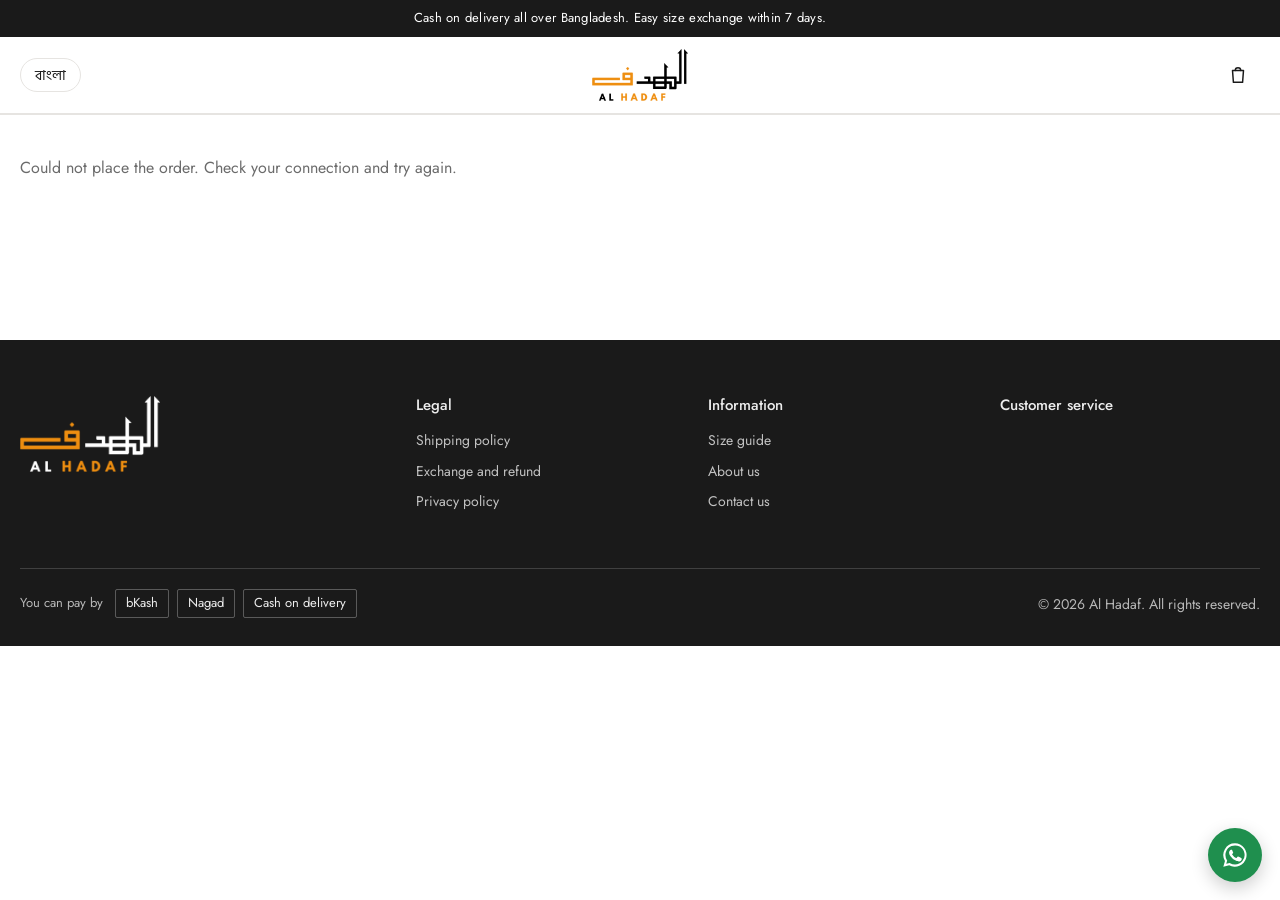
==== commit 2b14c3e1: "Add files via upload" ====
--- a/index.html
+++ b/index.html
@@ -55,7 +55,6 @@
 <div class="toast" id="toast" role="status" aria-live="polite"></div>
 
 <script src="lang.js"></script>
-<script src="products.js"></script>
 <script src="app.js"></script>
 </body>
 </html>
--- a/style.css
+++ b/style.css
@@ -333,3 +333,5 @@
 .bkash-box p { margin: 0 0 10px; }
 .summary { padding-top: 14px; margin: 4px 0 14px; border-top: 1px solid var(--line); }
 .success { text-align: center; padding-top: 10px; }
+.stock-note { margin: 8px 0 0; color: #B5630A; }
+@media (prefers-color-scheme: dark) { .stock-note { color: var(--orange); } }
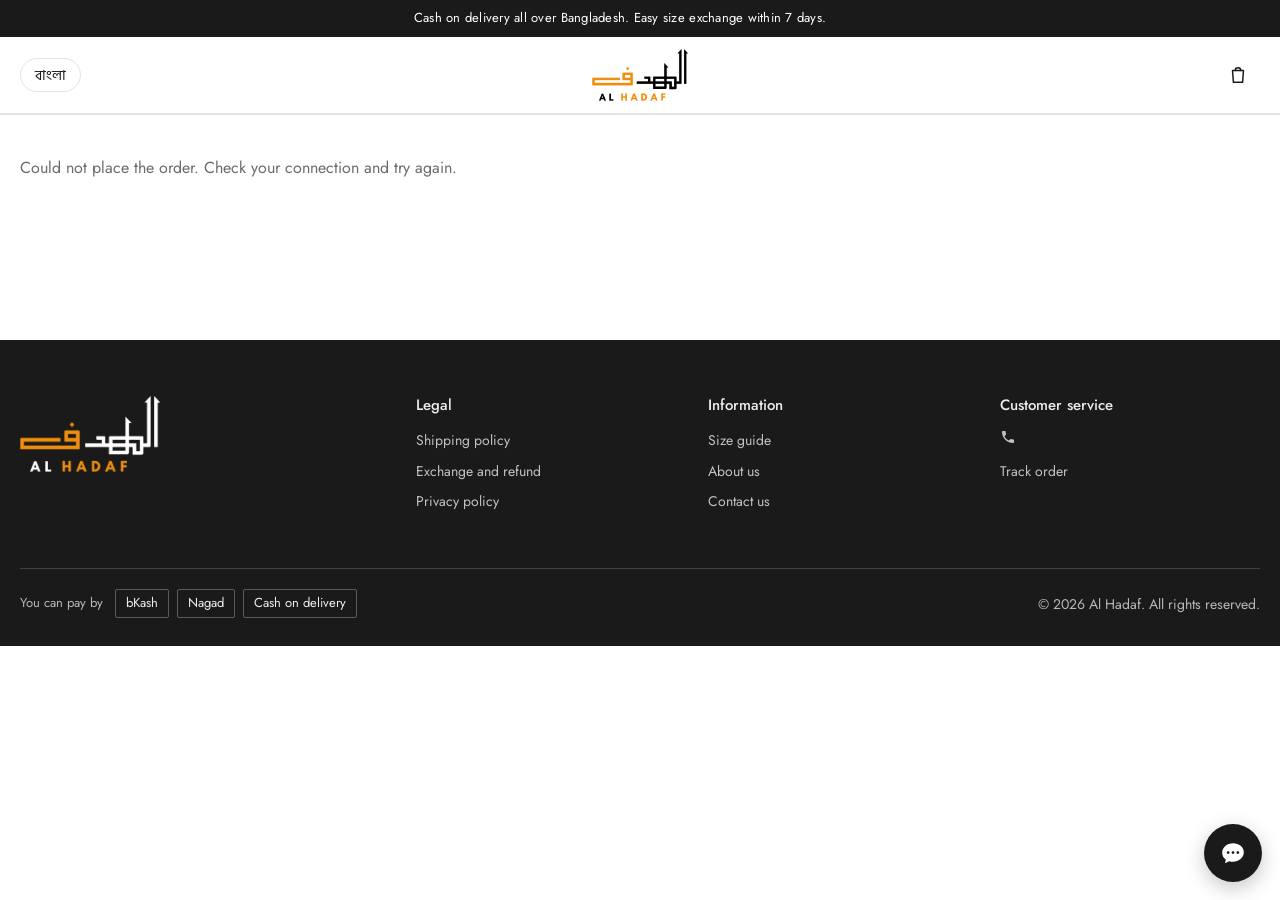
==== commit de233045: "Add files via upload" ====
--- a/index.html
+++ b/index.html
@@ -4,7 +4,11 @@
   <meta charset="utf-8">
   <meta name="viewport" content="width=device-width, initial-scale=1">
   <title>Al Hadaf | Thobes for Jumu’ah, Eid and every day</title>
-  <meta name="description" content="Saudi, Omani, Kuwaiti and Moroccan thobes. Cash on delivery all over Bangladesh.">
+  <meta name="description" content="Saudi, Omani, Kuwaiti and Moroccan thobes, ready-made or tailored to your measurements. Cash on delivery all over Bangladesh.">
+  <meta property="og:title" content="Al Hadaf | Thobes for Jumu’ah, Eid and every day">
+  <meta property="og:description" content="Ready-made and made-to-measure thobes. Cash on delivery all over Bangladesh.">
+  <meta property="og:image" content="/logo-light.png">
+  <meta property="og:type" content="website">
   <meta name="theme-color" content="#FFFFFF">
   <link rel="icon" type="image/png" href="favicon.png">
   <link rel="preconnect" href="https://fonts.googleapis.com">
@@ -44,13 +48,16 @@
 
 <footer class="site-footer" id="footer"></footer>
 
-<a class="wa-float" id="waFloat" href="#" target="_blank" rel="noopener" aria-label="WhatsApp">
-  <svg width="28" height="28" viewBox="0 0 24 24" fill="currentColor" aria-hidden="true"><path d="M12 2a10 10 0 0 0-8.6 15.1L2 22l5-1.3A10 10 0 1 0 12 2Zm0 18.2a8.2 8.2 0 0 1-4.2-1.2l-.3-.2-3 .8.8-2.9-.2-.3A8.2 8.2 0 1 1 12 20.2Zm4.5-6.1c-.2-.1-1.5-.7-1.7-.8s-.4-.1-.6.1-.7.8-.8 1-.3.2-.5.1a6.7 6.7 0 0 1-3.3-2.9c-.3-.4.3-.4.8-1.3a.5.5 0 0 0 0-.5l-.8-1.8c-.2-.5-.4-.4-.6-.4h-.5a1 1 0 0 0-.7.3 3 3 0 0 0-.9 2.2 5.2 5.2 0 0 0 1.1 2.7 11.9 11.9 0 0 0 4.6 4c1.7.7 2.3.8 3.2.7a2.7 2.7 0 0 0 1.8-1.3 2.2 2.2 0 0 0 .1-1.3c0-.1-.2-.2-.4-.3Z"/></svg>
-</a>
+<button class="chat-fab" id="chatFab" aria-label="Chat" aria-expanded="false" aria-controls="chatPanel">
+  <svg width="26" height="26" viewBox="0 0 24 24" fill="currentColor" aria-hidden="true"><path d="M12 3C6.5 3 2 6.9 2 11.7c0 2.6 1.3 4.9 3.4 6.5L4.6 21.5l3.9-2c1.1.3 2.3.5 3.5.5 5.5 0 10-3.9 10-8.7S17.5 3 12 3Zm-4.5 9.9a1.3 1.3 0 1 1 0-2.6 1.3 1.3 0 0 1 0 2.6Zm4.5 0a1.3 1.3 0 1 1 0-2.6 1.3 1.3 0 0 1 0 2.6Zm4.5 0a1.3 1.3 0 1 1 0-2.6 1.3 1.3 0 0 1 0 2.6Z"/></svg>
+  <span class="chat-dot" id="chatDot" hidden></span>
+</button>
+<section class="chat-panel" id="chatPanel" role="dialog" aria-label="Chat" hidden></section>
 
 <dialog id="menuDialog" class="side side-left"><div id="menuBody"></div></dialog>
 <dialog id="cartDialog" class="side side-right"><div id="cartBody" class="side-inner"></div></dialog>
 <dialog id="checkoutDialog" class="checkout-dialog"><div id="checkoutBody"></div></dialog>
+<dialog id="lightbox" class="lightbox"><div id="lbBody"></div></dialog>
 
 <div class="toast" id="toast" role="status" aria-live="polite"></div>
 
--- a/style.css
+++ b/style.css
@@ -335,3 +335,214 @@
 .success { text-align: center; padding-top: 10px; }
 .stock-note { margin: 8px 0 0; color: #B5630A; }
 @media (prefers-color-scheme: dark) { .stock-note { color: var(--orange); } }
+
+/* ===== v4 additions ===== */
+.cat-nav a.nav-gap { margin-left: 12px; padding-left: 36px; border-left: 1px solid var(--line); border-bottom-color: transparent; }
+.cat-nav a.nav-gap[aria-current="page"] { border-bottom-color: var(--orange); }
+@media (max-width: 760px) { .cat-nav a.nav-gap { margin-left: 0; padding-left: 24px; } }
+.link-btn { border: 0; background: none; padding: 0; cursor: pointer; text-decoration: underline; color: inherit; }
+
+/* Social icons */
+.socials { display: flex; flex-wrap: wrap; gap: 10px; }
+.soc { width: 40px; height: 40px; border-radius: 50%; display: grid; place-items: center; text-decoration: none; transition: background .15s, color .15s; }
+.foot-socials .soc { background: color-mix(in srgb, var(--foot-text) 10%, transparent); color: var(--foot-text); opacity: 1 !important; }
+.foot-socials .soc:hover { text-decoration: none !important; color: #fff; }
+.foot-socials .soc-facebook:hover { background: #1877F2; }
+.foot-socials .soc-messenger:hover { background: #0866FF; }
+.foot-socials .soc-whatsapp:hover { background: #1F8F4E; }
+.foot-socials .soc-instagram:hover { background: #C13584; }
+.foot-socials .soc-youtube:hover { background: #E02020; }
+.foot-socials .soc-tiktok:hover { background: #000; }
+.foot-socials .soc-email:hover { background: var(--orange); color: #1A1A1A; }
+.foot-follow { margin-top: 22px !important; margin-bottom: 10px !important; font-size: 13px !important; }
+.foot-contact a { display: inline-flex; align-items: center; gap: 8px; }
+.menu-socials { padding: 8px 22px 0; }
+.menu-socials .soc { border: 1px solid var(--line); }
+.contact-list a { display: flex; align-items: center; gap: 14px; text-decoration: none; }
+.contact-list li { display: flex; align-items: center; gap: 14px; }
+.contact-list a:hover { color: var(--orange); }
+.ci-ic { width: 38px; height: 38px; flex: none; border-radius: 50%; display: grid; place-items: center; background: var(--silk); }
+.ci-ic.soc-facebook { color: #1877F2; } .ci-ic.soc-whatsapp { color: #1F8F4E; } .ci-ic.soc-messenger { color: #0866FF; }
+.ci-ic.soc-instagram { color: #C13584; } .ci-ic.soc-youtube { color: #E02020; }
+@media (prefers-color-scheme: dark) { .ci-ic[class*="soc-"] { color: var(--text); } }
+
+/* Product page extras */
+.pdp-links { display: flex; flex-wrap: wrap; gap: 8px 22px; margin-top: 14px; }
+.pdp-links .wa-ask, .pdp-links .link-btn { display: inline-flex; align-items: center; gap: 6px; margin: 0; font-size: 14px; text-underline-offset: 3px; }
+.pdp-links .link-btn:hover { color: var(--orange); }
+.custom-cta { display: block; margin-top: 18px; padding: 14px 16px; background: var(--silk); border-left: 2px solid var(--orange); text-decoration: none; font-size: 15px; }
+.custom-cta:hover { color: var(--orange); }
+.gallery-main.zoomable { cursor: zoom-in; }
+
+/* Home: custom promo + gallery strip */
+.custom-promo { display: grid; grid-template-columns: 1fr 1fr; align-items: center; border: 1px solid var(--line); }
+.cp-swatches { display: grid; grid-auto-flow: column; grid-auto-columns: 1fr; height: 100%; min-height: 300px; }
+.cp-swatches span { background: var(--sw); position: relative; overflow: hidden; box-shadow: inset -1px 0 0 rgba(0,0,0,.06); }
+.cp-swatches img { width: 100%; height: 100%; object-fit: cover; }
+.cp-copy { padding: 48px; }
+.cp-copy h2 { font-size: clamp(26px, 3vw, 38px); margin-bottom: 12px; max-width: 18ch; }
+.cp-copy p { color: var(--muted); margin: 0 0 12px; max-width: 46ch; }
+@media (max-width: 760px) { .custom-promo { grid-template-columns: 1fr; } .cp-swatches { min-height: 120px; } .cp-copy { padding: 28px 22px 32px; } }
+.g-strip { display: grid; grid-template-columns: repeat(6, 1fr); gap: 8px; }
+.g-item { display: block; width: 100%; padding: 0; border: 0; background: var(--silk); cursor: zoom-in; overflow: hidden; }
+.g-strip .g-item { aspect-ratio: 1; }
+.g-item img { width: 100%; height: 100%; object-fit: cover; transition: transform .4s; }
+.g-item:hover img { transform: scale(1.03); }
+@media (max-width: 760px) { .g-strip { grid-template-columns: repeat(3, 1fr); } }
+
+/* Gallery page */
+.masonry { columns: 3 280px; column-gap: 14px; }
+.m-item { break-inside: avoid; margin: 0 0 14px; }
+.m-item img { height: auto; }
+.m-item figcaption { font-size: 14px; color: var(--muted); padding: 8px 2px 4px; }
+
+/* Lightbox */
+dialog.lightbox { width: 100vw; height: 100dvh; max-width: 100vw; max-height: 100dvh; margin: 0; background: rgba(12,12,12,.94); color: #F2F2F2; }
+dialog.lightbox::backdrop { background: transparent; }
+#lbBody { position: relative; height: 100%; display: grid; place-items: center; padding: 56px 64px 24px; }
+.lb-fig { margin: 0; display: flex; flex-direction: column; align-items: center; gap: 12px; max-height: 100%; }
+.lb-fig img { max-width: 100%; max-height: calc(100dvh - 140px); object-fit: contain; }
+.lb-fig figcaption { display: flex; flex-wrap: wrap; justify-content: center; gap: 6px 18px; font-size: 14px; }
+.lb-fig .link { color: #F2F2F2; }
+.lb-count { opacity: .6; }
+.lb-x { position: absolute; top: 8px; right: 10px; color: #F2F2F2; font-size: 32px; }
+.lb-nav { position: absolute; top: 50%; transform: translateY(-50%); width: 48px; height: 64px; border: 0; background: rgba(255,255,255,.08); color: #fff; font-size: 34px; cursor: pointer; }
+.lb-nav:hover { background: rgba(255,255,255,.18); }
+.lb-prev { left: 8px; } .lb-next { right: 8px; }
+@media (max-width: 640px) { #lbBody { padding: 52px 8px 16px; } .lb-nav { top: auto; bottom: 14px; transform: none; height: 48px; } }
+
+/* Custom thobe designer */
+.cu-intro { margin-bottom: 28px; }
+.cu-intro h1 { font-size: clamp(28px, 3.2vw, 42px); max-width: 20ch; margin-bottom: 8px; }
+.cu-intro p { max-width: 56ch; margin: 0; }
+.cu-grid { display: grid; grid-template-columns: minmax(260px, 380px) 1fr; gap: 48px; align-items: start; }
+.cu-preview { position: sticky; top: 140px; }
+.cu-art { aspect-ratio: 3 / 4; max-height: 360px; background: var(--silk); margin: 0 auto 18px; }
+.cu-art .ph { padding: 10%; }
+.cu-art svg path { transition: fill .3s; }
+.cu-sum h3 { font-size: 18px; margin-bottom: 10px; }
+.cu-sum dl { display: grid; grid-template-columns: auto 1fr; gap: 4px 14px; margin: 0 0 14px; font-size: 14px; }
+.cu-sum dt { color: var(--muted); }
+.cu-sum dd { margin: 0; text-align: right; }
+.cu-sum .row { font-size: 14px; }
+.cu-sum .row.total { font-size: 18px; }
+.cu-sum .row span:last-child { white-space: nowrap; }
+@media (max-width: 860px) { .cu-sum .row.total { font-size: 16px; } }
+.cu-step { border-top: 1px solid var(--line); }
+.cu-step:last-child { border-bottom: 1px solid var(--line); }
+.cu-step-head { width: 100%; display: grid; grid-template-columns: 32px auto 1fr; align-items: center; gap: 14px; padding: 18px 0; border: 0; background: none; cursor: pointer; text-align: left; }
+.cu-num { width: 32px; height: 32px; border-radius: 50%; border: 1px solid var(--line); display: grid; place-items: center; font-size: 14px; }
+.cu-step[data-open] .cu-num { background: var(--text); color: var(--paper); border-color: var(--text); }
+.cu-title { font-size: 20px; font-weight: 500; }
+.cu-val { color: var(--muted); font-size: 14px; text-align: right; overflow: hidden; text-overflow: ellipsis; white-space: nowrap; }
+.cu-step[data-open] .cu-val { visibility: hidden; }
+.cu-body { display: none; padding: 0 0 28px 46px; }
+.cu-step[data-open] .cu-body { display: block; }
+.cu-nav { display: flex; justify-content: space-between; gap: 10px; margin-top: 24px; }
+.fabs { display: grid; gap: 10px; }
+.fab { display: grid; grid-template-columns: 64px 1fr auto; gap: 14px; align-items: center; padding: 10px 14px 10px 10px; border: 1px solid var(--line); cursor: pointer; }
+.fab input { position: absolute; opacity: 0; pointer-events: none; }
+.fab:has(input:checked) { border-color: var(--text); box-shadow: inset 0 0 0 1px var(--text); }
+.fab:has(input:focus-visible) { outline: 2px solid var(--orange); outline-offset: 2px; }
+.fab-sw { width: 64px; height: 64px; background: var(--sw); box-shadow: inset 0 0 0 1px rgba(0,0,0,.1); overflow: hidden; }
+.fab-sw img { width: 100%; height: 100%; object-fit: cover; }
+.fab-txt strong { display: block; font-weight: 500; }
+.fab-txt small { display: block; color: var(--muted); font-size: 13px; line-height: 1.4; }
+.fab-price { font-size: 14px; white-space: nowrap; }
+.cu-group { margin-bottom: 22px; }
+.chip-opts { display: flex; flex-wrap: wrap; gap: 8px; }
+.chip-opt { position: relative; cursor: pointer; }
+.chip-opt input { position: absolute; opacity: 0; pointer-events: none; }
+.chip-opt span { display: inline-block; padding: 9px 16px; border: 1px solid var(--line); font-size: 14px; border-radius: 2px; }
+.chip-opt small { color: var(--muted); }
+.chip-opt:hover span { border-color: var(--text); }
+.chip-opt input:checked + span { background: var(--text); color: var(--paper); border-color: var(--text); }
+.chip-opt input:checked + span small { color: inherit; opacity: .75; }
+.chip-opt input:focus-visible + span { outline: 2px solid var(--orange); outline-offset: 2px; }
+.fit-choice { margin-bottom: 20px; }
+.meas-grid { display: grid; grid-template-columns: repeat(2, 1fr); gap: 18px 20px; margin-bottom: 22px; }
+.meas { display: block; }
+.meas-l { display: block; font-size: 14px; margin-bottom: 6px; }
+.meas.req .meas-l { font-weight: 600; }
+.meas-l small { font-weight: 400; color: var(--muted); }
+.meas-in { display: flex; align-items: center; border: 1px solid var(--line); }
+.meas-in:focus-within { outline: 2px solid var(--orange); outline-offset: -1px; }
+.meas-in input { flex: 1; min-width: 0; border: 0; padding: 11px 12px; font: inherit; font-size: 16px; background: var(--paper); color: var(--text); outline: 0; }
+.meas-in em { font-style: normal; color: var(--muted); font-size: 13px; padding: 0 12px; }
+.meas-h { display: block; color: var(--muted); font-size: 12.5px; line-height: 1.4; margin-top: 5px; }
+.check-line { display: flex; align-items: center; gap: 10px; font-size: 14px; cursor: pointer; }
+.check-line input { width: 18px; height: 18px; accent-color: var(--orange); }
+.cu-notes { padding-left: 18px; margin: 4px 0 0; }
+.cu-notes li { margin-bottom: 4px; }
+@media (max-width: 860px) {
+  .cu-grid { grid-template-columns: 1fr; gap: 24px; }
+  .cu-preview { position: static; display: grid; grid-template-columns: 120px 1fr; gap: 16px; align-items: start; }
+  .cu-art { margin: 0; }
+  .cu-body { padding-left: 0; }
+  .meas-grid { grid-template-columns: 1fr; }
+}
+
+/* Track order */
+.track-form { max-width: 760px; }
+.track-row { display: grid; grid-template-columns: 1fr 1fr auto; gap: 12px; align-items: end; }
+.track-row .btn { margin-bottom: 14px; }
+@media (max-width: 640px) { .track-row { grid-template-columns: 1fr; } }
+.track-card { max-width: 760px; border: 1px solid var(--line); padding: 22px; margin-top: 18px; }
+.track-top { display: flex; justify-content: space-between; gap: 12px; }
+.track-top p { margin: 2px 0 0; }
+.track-steps { list-style: none; padding: 0; margin: 24px 0; display: grid; grid-template-columns: repeat(4, 1fr); counter-reset: st; }
+.track-steps li { position: relative; padding-top: 30px; font-size: 14px; color: var(--muted); text-align: center; }
+.track-steps li::before { content: ""; position: absolute; top: 6px; left: 50%; width: 14px; height: 14px; margin-left: -7px; border-radius: 50%; background: var(--paper); border: 2px solid var(--line); z-index: 1; }
+.track-steps li::after { content: ""; position: absolute; top: 12px; left: -50%; width: 100%; height: 2px; background: var(--line); }
+.track-steps li:first-child::after { display: none; }
+.track-steps li.done { color: var(--text); }
+.track-steps li.done::before { background: var(--orange); border-color: var(--orange); }
+.track-steps li.done::after { background: var(--orange); }
+.track-steps li.now { font-weight: 500; }
+.track-cancel { color: var(--error); margin: 18px 0; }
+.track-items { padding-left: 18px; margin: 0; color: var(--muted); font-size: 14px; }
+
+/* Chat */
+.chat-fab {
+  position: fixed; right: 18px; bottom: 18px; z-index: 40; width: 58px; height: 58px; border-radius: 50%; border: 0; cursor: pointer;
+  background: var(--btn); color: var(--btn-text); display: grid; place-items: center; box-shadow: 0 6px 20px rgba(0,0,0,.22);
+}
+.chat-fab:hover { background: var(--orange); color: #1A1A1A; }
+.chat-dot { position: absolute; top: 4px; right: 4px; width: 14px; height: 14px; border-radius: 50%; background: var(--orange); border: 2px solid var(--paper); }
+.chat-panel {
+  position: fixed; right: 18px; bottom: 88px; z-index: 40; width: min(380px, calc(100vw - 24px)); height: min(560px, calc(100dvh - 120px));
+  background: var(--paper); color: var(--text); border: 1px solid var(--line); box-shadow: 0 16px 48px rgba(0,0,0,.22);
+  display: flex; flex-direction: column;
+}
+.chat-panel[hidden] { display: none !important; }
+.chat-head { display: flex; align-items: flex-start; justify-content: space-between; gap: 8px; padding: 16px 8px 14px 18px; background: var(--text); color: var(--paper); }
+.chat-head strong { display: block; font-weight: 500; font-size: 17px; }
+.chat-head small { display: block; font-size: 13px; opacity: .75; line-height: 1.4; margin-top: 2px; }
+.chat-head .icon-btn { color: inherit; margin-top: -6px; }
+.chat-start { padding: 16px 18px 6px; overflow-y: auto; flex: 1; }
+.chat-start .field input, .chat-start .field textarea { padding: 10px 12px; font-size: 15px; }
+.chat-log { flex: 1; overflow-y: auto; padding: 16px; display: flex; flex-direction: column; gap: 10px; background: var(--silk); }
+.msg { max-width: 82%; align-self: flex-start; }
+.msg p { margin: 0; padding: 9px 13px; font-size: 15px; line-height: 1.45; white-space: pre-wrap; overflow-wrap: anywhere; }
+.msg time { display: block; font-size: 11px; color: var(--muted); margin-top: 3px; }
+.msg.me { align-self: flex-end; text-align: right; }
+.msg.me p { background: var(--text); color: var(--paper); border-radius: 14px 14px 2px 14px; text-align: left; }
+.msg.them p { background: var(--paper); border: 1px solid var(--line); border-radius: 14px 14px 14px 2px; }
+.chat-note { font-size: 13px; color: var(--muted); text-align: center; margin: 6px 12px; }
+.chat-compose { display: flex; align-items: flex-end; gap: 8px; padding: 10px 10px 10px 14px; border-top: 1px solid var(--line); }
+.chat-compose textarea { flex: 1; resize: none; max-height: 120px; border: 1px solid var(--line); padding: 10px 12px; font: inherit; font-size: 15px; background: var(--paper); color: var(--text); border-radius: 18px; }
+.chat-compose textarea:focus { outline: 2px solid var(--orange); outline-offset: -1px; }
+.chat-send { width: 42px; height: 42px; flex: none; border-radius: 50%; border: 0; background: var(--orange); color: #1A1A1A; display: grid; place-items: center; cursor: pointer; }
+.chat-send:disabled { opacity: .5; }
+.chat-err { margin: 0 14px 8px; }
+.chat-foot { display: flex; flex-wrap: wrap; justify-content: space-between; align-items: center; gap: 4px 12px; padding: 0 14px 10px; }
+.chat-foot .text-btn { margin-left: auto; }
+.chat-alt { display: flex; flex-wrap: wrap; align-items: center; gap: 6px 12px; font-size: 13px; color: var(--muted); padding: 8px 18px 12px; }
+.chat-foot .chat-alt { padding: 0; }
+.chat-alt a { display: inline-flex; align-items: center; gap: 4px; text-decoration: none; color: var(--text); }
+.chat-alt a.soc-whatsapp svg { color: #1F8F4E; } .chat-alt a.soc-messenger svg { color: #0866FF; }
+@media (max-width: 520px) {
+  .chat-panel { right: 0; left: 0; bottom: 0; width: 100%; height: 100dvh; border: 0; }
+  .chat-fab { width: 54px; height: 54px; }
+}
+@media (prefers-reduced-motion: reduce) { .g-item img, .cu-art svg path, .soc { transition: none; } }
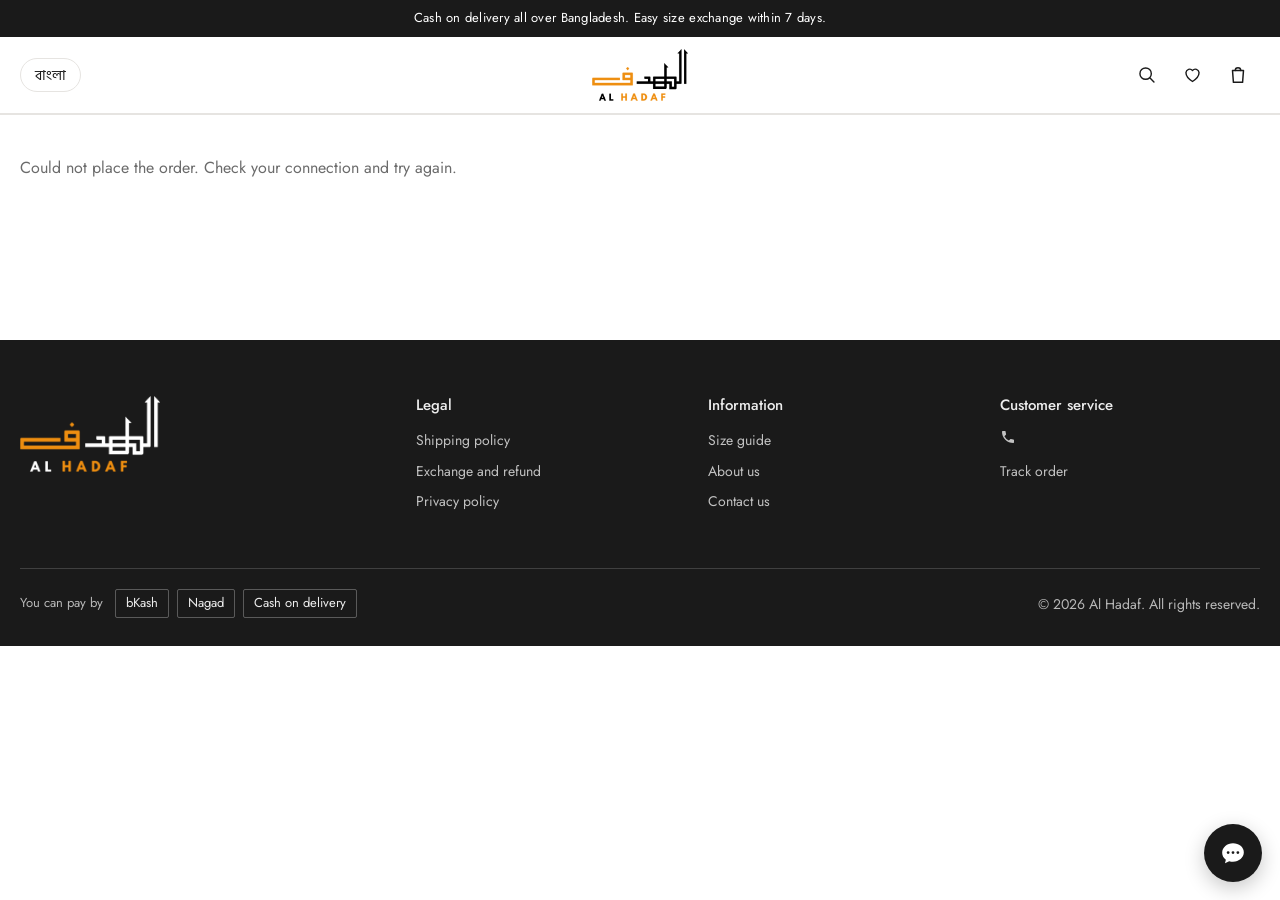
==== commit b49d0157: "Add files via upload" ====
--- a/index.html
+++ b/index.html
@@ -10,11 +10,11 @@
   <meta property="og:image" content="/logo-light.png">
   <meta property="og:type" content="website">
   <meta name="theme-color" content="#FFFFFF">
-  <link rel="icon" type="image/png" href="favicon.png">
+  <link rel="icon" type="image/png" href="/favicon.png">
   <link rel="preconnect" href="https://fonts.googleapis.com">
   <link rel="preconnect" href="https://fonts.gstatic.com" crossorigin>
   <link href="https://fonts.googleapis.com/css2?family=Jost:wght@400;500;600&family=Hind+Siliguri:wght@400;500;600&display=swap" rel="stylesheet">
-  <link rel="stylesheet" href="style.css">
+  <link rel="stylesheet" href="/style.css">
 </head>
 <body>
 
@@ -28,13 +28,23 @@
       </button>
       <button class="lang-btn" id="langBtn"></button>
     </div>
-    <a class="logo" href="#/" aria-label="Al Hadaf home">
+    <a class="logo" href="/#/" aria-label="Al Hadaf home">
       <picture>
-        <source srcset="logo-dark.png" media="(prefers-color-scheme: dark)">
-        <img src="logo-light.png" alt="Al Hadaf" width="661" height="357">
+        <source srcset="/logo-dark.png" media="(prefers-color-scheme: dark)">
+        <img src="/logo-light.png" alt="Al Hadaf" width="661" height="357">
       </picture>
     </a>
     <div class="head-right">
+      <button class="icon-btn" id="searchOpen" aria-label="Search">
+        <svg width="21" height="21" viewBox="0 0 24 24" fill="none" stroke="currentColor" stroke-width="1.6" stroke-linecap="round" aria-hidden="true"><circle cx="11" cy="11" r="6.5"/><path d="m16 16 4.5 4.5"/></svg>
+      </button>
+      <a class="icon-btn hide-sm" id="accountLink" href="#/account" aria-label="Account" hidden>
+        <svg width="21" height="21" viewBox="0 0 24 24" fill="none" stroke="currentColor" stroke-width="1.6" stroke-linecap="round" aria-hidden="true"><circle cx="12" cy="8.5" r="3.8"/><path d="M4.5 20c1.3-3.6 4.2-5.4 7.5-5.4s6.2 1.8 7.5 5.4"/></svg>
+      </a>
+      <a class="icon-btn" id="wishLink" href="#/wishlist" aria-label="Wishlist">
+        <svg width="21" height="21" viewBox="0 0 24 24" fill="none" stroke="currentColor" stroke-width="1.6" stroke-linejoin="round" aria-hidden="true"><path d="M12 20s-7.5-4.6-7.5-10.2A4.3 4.3 0 0 1 12 7.4a4.3 4.3 0 0 1 7.5 2.4C19.5 15.4 12 20 12 20Z"/></svg>
+        <span class="cart-count" id="wishCount" hidden>0</span>
+      </a>
       <button class="icon-btn" id="cartOpen" aria-label="Cart">
         <svg width="22" height="22" viewBox="0 0 24 24" fill="none" stroke="currentColor" stroke-width="1.6" stroke-linecap="round" stroke-linejoin="round" aria-hidden="true"><path d="M6 7h12l-1 13H7L6 7Z"/><path d="M9 7a3 3 0 0 1 6 0"/></svg>
         <span class="cart-count" id="cartCount" hidden>0</span>
@@ -58,10 +68,15 @@
 <dialog id="cartDialog" class="side side-right"><div id="cartBody" class="side-inner"></div></dialog>
 <dialog id="checkoutDialog" class="checkout-dialog"><div id="checkoutBody"></div></dialog>
 <dialog id="lightbox" class="lightbox"><div id="lbBody"></div></dialog>
+<dialog id="searchDialog" class="search-dialog"><div class="search-inner">
+  <div class="search-bar"><svg width="20" height="20" viewBox="0 0 24 24" fill="none" stroke="currentColor" stroke-width="1.6" stroke-linecap="round" aria-hidden="true"><circle cx="11" cy="11" r="6.5"/><path d="m16 16 4.5 4.5"/></svg>
+    <input id="searchInput" type="search" autocomplete="off" aria-label="Search"><button class="icon-btn" data-close aria-label="Close">×</button></div>
+  <div id="searchResults" class="search-results"></div>
+</div></dialog>
 
 <div class="toast" id="toast" role="status" aria-live="polite"></div>
 
-<script src="lang.js"></script>
-<script src="app.js"></script>
+<script src="/lang.js"></script>
+<script src="/app.js"></script>
 </body>
 </html>
--- a/style.css
+++ b/style.css
@@ -546,3 +546,221 @@
   .chat-fab { width: 54px; height: 54px; }
 }
 @media (prefers-reduced-motion: reduce) { .g-item img, .cu-art svg path, .soc { transition: none; } }
+
+/* ===== v5: animation, reviews, coupon, animated gallery ===== */
+@keyframes rise { from { opacity: 0; transform: translateY(22px); } to { opacity: 1; transform: none; } }
+@keyframes fadeIn { from { opacity: 0; } to { opacity: 1; } }
+@keyframes drift { from { opacity: 0; transform: translateX(30px) scale(.96); } to { opacity: 1; transform: none; } }
+@keyframes bump { 0% { transform: scale(1); } 30% { transform: scale(1.25); } 60% { transform: scale(.92); } 100% { transform: scale(1); } }
+@keyframes slideL { from { transform: translateX(0); } to { transform: translateX(-100%); } }
+@keyframes zoomIn { from { opacity: 0; transform: scale(.94); } to { opacity: 1; transform: none; } }
+@keyframes shimmer { from { background-position: -200% 0; } to { background-position: 200% 0; } }
+
+/* page change */
+#view.view-in { animation: fadeIn .35s ease both; }
+
+/* hero entrance: headline, text, button one after another, logo drifts in */
+.hero h1 { animation: rise .8s cubic-bezier(.2,.7,.2,1) both; }
+.hero-copy p { animation: rise .8s .15s cubic-bezier(.2,.7,.2,1) both; }
+.hero-copy .btn { animation: rise .8s .3s cubic-bezier(.2,.7,.2,1) both; }
+.hero-mark img { animation: drift 1.2s .1s cubic-bezier(.2,.7,.2,1) both; }
+.hero { background-size: 200% 100%; animation: shimmer 18s linear infinite alternate; }
+
+/* scroll reveal */
+[data-reveal] { opacity: 0; transform: translateY(26px); transition: opacity .7s cubic-bezier(.2,.7,.2,1) var(--d, 0ms), transform .7s cubic-bezier(.2,.7,.2,1) var(--d, 0ms); }
+[data-reveal].in { opacity: 1; transform: none; }
+
+/* product cards: lift and slow zoom */
+.card-media img { transition: transform .8s cubic-bezier(.2,.7,.2,1); }
+.card:hover .card-media img { transform: scale(1.05); }
+.card h3 { transition: color .2s; }
+.card:hover h3 { color: var(--orange); }
+.tile-media img, .tile-media .ph { transition: transform .8s cubic-bezier(.2,.7,.2,1); }
+.tile:hover .tile-media img, .tile:hover .tile-media .ph { transform: scale(1.05); }
+.btn { transition: background .2s, color .2s, border-color .2s, transform .15s; }
+.btn:active { transform: scale(.97); }
+.gallery-main img, .gallery-main .ph { animation: fadeIn .35s ease both; }
+#cartOpen.bump { animation: bump .5s ease; }
+dialog[open].checkout-dialog, dialog[open].lightbox .lb-fig { animation: zoomIn .3s cubic-bezier(.2,.7,.2,1) both; }
+dialog.side-right[open] { animation: slideFromR .35s cubic-bezier(.2,.7,.2,1) both; }
+dialog.side-left[open] { animation: slideFromL .35s cubic-bezier(.2,.7,.2,1) both; }
+@keyframes slideFromR { from { transform: translateX(100%); } to { transform: none; } }
+@keyframes slideFromL { from { transform: translateX(-100%); } to { transform: none; } }
+.chat-panel:not([hidden]) { animation: rise .3s cubic-bezier(.2,.7,.2,1) both; }
+.toast.show { transition: transform .35s cubic-bezier(.2,.7,.2,1), visibility .35s; }
+
+/* animated gallery strip on home */
+.mq-block { overflow: hidden; }
+.marquee { display: flex; flex-direction: column; gap: 12px; }
+.mq-row { display: flex; overflow: hidden; -webkit-mask-image: linear-gradient(90deg, transparent, #000 6%, #000 94%, transparent); mask-image: linear-gradient(90deg, transparent, #000 6%, #000 94%, transparent); }
+.mq-track { display: flex; gap: 12px; padding-right: 12px; flex: none; animation: slideL var(--dur, 40s) linear infinite; }
+.mq-row.rev .mq-track { animation-direction: reverse; }
+.mq-row:hover .mq-track, .mq-row:focus-within .mq-track { animation-play-state: paused; }
+.mq-item { flex: none; width: clamp(150px, 18vw, 240px); aspect-ratio: 3 / 4; padding: 0; border: 0; background: var(--silk); overflow: hidden; cursor: zoom-in; }
+.mq-row.rev .mq-item { aspect-ratio: 1; }
+.mq-item img { width: 100%; height: 100%; object-fit: cover; transition: transform .6s cubic-bezier(.2,.7,.2,1); }
+.mq-item:hover img { transform: scale(1.06); }
+
+/* gallery page filter */
+.gal-filter { display: flex; flex-wrap: wrap; gap: 8px; margin: -8px 0 24px; }
+.gf { border: 1px solid var(--line); background: none; padding: 7px 16px; border-radius: 999px; font-size: 14px; cursor: pointer; transition: background .2s, color .2s, border-color .2s; }
+.gf:hover { border-color: var(--text); }
+.gf[aria-pressed="true"] { background: var(--text); color: var(--paper); border-color: var(--text); }
+.m-item figcaption a { text-decoration: none; }
+.m-item figcaption a:hover { color: var(--orange); }
+
+/* stars */
+.stars { display: inline-flex; gap: 2px; vertical-align: -2px; }
+.stars i { width: 16px; height: 16px; background: var(--line); clip-path: polygon(50% 0, 61% 35%, 98% 35%, 68% 57%, 79% 91%, 50% 70%, 21% 91%, 32% 57%, 2% 35%, 39% 35%); }
+.stars i.on { background: var(--orange); }
+.stars i.half { background: linear-gradient(90deg, var(--orange) 50%, var(--line) 50%); }
+.stars.sm i { width: 12px; height: 12px; }
+.card-rating { display: flex; align-items: center; gap: 6px; margin: 4px 0 0; font-size: 12px; color: var(--muted); }
+.pdp-rating { display: inline-flex; align-items: center; gap: 8px; border: 0; background: none; padding: 0; margin: -16px 0 24px; font-size: 14px; color: var(--muted); cursor: pointer; }
+.pdp-rating:hover span { text-decoration: underline; }
+
+/* reviews */
+.reviews { border-top: 1px solid var(--line); margin-top: 56px; }
+.rv-top { display: grid; grid-template-columns: 300px 1fr; gap: 48px; align-items: start; }
+.rv-avg { display: flex; align-items: center; gap: 12px; margin: -12px 0 14px; }
+.rv-avg strong { font-size: 44px; font-weight: 500; line-height: 1; }
+.rv-avg .stars i { width: 20px; height: 20px; }
+.rv-avg .muted { font-size: 14px; }
+.rv-dist { list-style: none; padding: 0; margin: 0 0 22px; font-size: 13px; }
+.rv-dist li { display: grid; grid-template-columns: 14px 1fr 28px; gap: 10px; align-items: center; margin-bottom: 4px; }
+.rv-dist i { height: 6px; background: var(--line); border-radius: 3px; overflow: hidden; position: relative; }
+.rv-dist i::after { content: ""; position: absolute; inset: 0 auto 0 0; width: var(--w); background: var(--orange); border-radius: 3px; }
+.rv-list { display: flex; flex-direction: column; }
+.rv { padding: 18px 0; border-bottom: 1px solid var(--line); }
+.rv:first-child { padding-top: 0; }
+.rv-meta { display: flex; flex-wrap: wrap; align-items: center; gap: 6px 12px; font-size: 14px; }
+.rv-meta strong { font-weight: 500; }
+.rv-meta time { margin-left: auto; font-size: 13px; }
+.rv-ver { font-size: 12px; color: #1E7B47; background: color-mix(in srgb, #1E7B47 12%, transparent); padding: 1px 8px; border-radius: 999px; }
+.rv p { margin: 8px 0 0; }
+.rv-form { max-width: 720px; margin-top: 32px; padding: 24px; background: var(--silk); animation: rise .4s ease both; }
+.rv-fields { display: grid; grid-template-columns: 1fr 1fr; gap: 0 16px; }
+.rv-fields small { display: block; font-size: 12px; margin-top: 4px; }
+.rv-stars { display: inline-flex; flex-direction: row-reverse; gap: 4px; margin-bottom: 16px; }
+.rv-stars legend { width: 100%; font-size: 14px; font-weight: 500; margin-bottom: 6px; }
+.rv-stars input { position: absolute; opacity: 0; pointer-events: none; }
+.rv-stars label { width: 34px; height: 34px; cursor: pointer; background: var(--line); clip-path: polygon(50% 0, 61% 35%, 98% 35%, 68% 57%, 79% 91%, 50% 70%, 21% 91%, 32% 57%, 2% 35%, 39% 35%); transition: background .15s, transform .15s; }
+.rv-stars label:hover, .rv-stars label:hover ~ label, .rv-stars input:checked ~ label { background: var(--orange); }
+.rv-stars label:hover { transform: scale(1.12); }
+.rv-stars input:focus-visible + label { outline: 2px solid var(--text); }
+.rv-thanks { margin-top: 24px; padding: 16px 20px; background: var(--silk); border-left: 2px solid var(--orange); }
+@media (max-width: 860px) { .rv-top { grid-template-columns: 1fr; gap: 24px; } .rv-fields { grid-template-columns: 1fr; } }
+
+/* coupon */
+.coupon-box { margin-bottom: 6px; }
+.field > .coupon-row { display: flex; gap: 8px; margin: 0; font-weight: 400; font-size: inherit; }
+.coupon-row input { flex: 1; text-transform: uppercase; }
+.coupon-row .btn { min-height: 48px; padding: 0 18px; }
+#couponMsg { margin: -6px 0 8px; }
+#couponMsg.ok { color: #1E7B47; }
+@media (prefers-color-scheme: dark) { #couponMsg.ok, .rv-ver { color: #8FD3A8; } }
+.row.disc { color: #1E7B47; }
+@media (prefers-color-scheme: dark) { .row.disc { color: #8FD3A8; } }
+
+@media (prefers-reduced-motion: reduce) {
+  *, *::before, *::after { animation-duration: .01ms !important; animation-iteration-count: 1 !important; transition-duration: .01ms !important; }
+  [data-reveal] { opacity: 1; transform: none; }
+  .mq-row { overflow-x: auto; }
+}
+
+/* ===== v6 ===== */
+.head-right { gap: 2px; align-items: center; }
+.head-right a.icon-btn { color: inherit; }
+@media (max-width: 760px) { .hide-sm { display: none !important; } .head-right .icon-btn { width: 38px; } }
+
+/* wishlist hearts */
+.card-wrap { position: relative; }
+.wish { position: absolute; top: 8px; right: 8px; z-index: 2; width: 36px; height: 36px; border: 0; border-radius: 50%; background: color-mix(in srgb, var(--paper) 85%, transparent);
+  display: grid; place-items: center; cursor: pointer; transition: transform .2s; }
+.wish svg { width: 19px; height: 19px; fill: none; stroke: var(--text); stroke-width: 1.6; transition: fill .2s, stroke .2s; }
+.wish:hover { transform: scale(1.1); }
+.wish[aria-pressed="true"] svg { fill: #D6336C; stroke: #D6336C; animation: bump .4s ease; }
+.wish.lg { position: static; width: 44px; height: 44px; border: 1px solid var(--line); background: none; }
+.pdp-title-row { display: flex; justify-content: space-between; align-items: flex-start; gap: 12px; }
+.pdp-title-row .pdp-price { margin-bottom: 20px; }
+.bundle-note { display: inline-block; margin: -8px 0 22px; padding: 6px 12px; background: color-mix(in srgb, var(--orange) 14%, transparent); color: #8A4D00; font-size: 14px; }
+.bundle-note.sm { margin: 4px 0 8px; font-size: 13px; }
+@media (prefers-color-scheme: dark) { .bundle-note { color: var(--orange); } }
+.share-row { display: flex; align-items: center; gap: 8px; margin-top: 18px; }
+.share { width: 36px; height: 36px; border-radius: 50%; border: 1px solid var(--line); background: none; display: grid; place-items: center; cursor: pointer; color: inherit; text-decoration: none; transition: background .2s, color .2s, border-color .2s; }
+.share:hover { border-color: var(--text); }
+.share.fb:hover { background: #1877F2; border-color: #1877F2; color: #fff; }
+.share.wa:hover { background: #1F8F4E; border-color: #1F8F4E; color: #fff; }
+.size.out { color: var(--muted); text-decoration: line-through; opacity: .6; cursor: pointer; }
+.size.out:hover { opacity: 1; border-color: var(--line); }
+.notify { margin-top: 14px; padding: 14px; background: var(--silk); animation: rise .3s ease both; }
+.notify p { margin: 0 0 10px; }
+.notify .coupon-row { display: flex; gap: 8px; }
+.notify input { flex: 1; min-width: 0; padding: 11px 12px; border: 1px solid var(--line); background: var(--paper); color: var(--text); font: inherit; }
+.notify-done { margin-top: 14px; padding: 12px 14px; border-left: 2px solid var(--orange); background: var(--silk); }
+.empty-state { padding: 40px 0; display: flex; flex-direction: column; align-items: flex-start; gap: 16px; }
+
+/* banner slider */
+.bslider { position: relative; height: clamp(380px, 62vh, 640px); overflow: hidden; background: var(--silk); }
+.bs-track, .bs-slide { position: absolute; inset: 0; }
+.bs-slide { opacity: 0; visibility: hidden; transition: opacity .9s ease, visibility .9s; }
+.bs-slide.on { opacity: 1; visibility: visible; }
+.bs-slide img { width: 100%; height: 100%; object-fit: cover; transform: scale(1.08); transition: transform 7s ease-out; }
+.bs-slide.on img { transform: scale(1); }
+.bs-slide::after { content: ""; position: absolute; inset: 0; background: linear-gradient(90deg, rgba(0,0,0,.55), rgba(0,0,0,.15) 55%, transparent); pointer-events: none; }
+.bs-copy { position: absolute; left: 0; right: 0; bottom: 14%; z-index: 1; color: #fff; }
+.bs-copy h1 { font-size: clamp(30px, 4.6vw, 58px); max-width: 16ch; margin-bottom: 14px; }
+.bs-copy p { font-size: 18px; max-width: 44ch; margin: 0 0 26px; opacity: .9; }
+.bs-slide.on .bs-copy h1 { animation: rise .9s .2s cubic-bezier(.2,.7,.2,1) both; }
+.bs-slide.on .bs-copy p { animation: rise .9s .35s cubic-bezier(.2,.7,.2,1) both; }
+.bs-slide.on .bs-copy .btn { animation: rise .9s .5s cubic-bezier(.2,.7,.2,1) both; }
+.btn-light { background: #fff; color: #1A1A1A; border-color: #fff; }
+.btn-light:hover { background: var(--orange); border-color: var(--orange); }
+.bs-nav { position: absolute; top: 50%; transform: translateY(-50%); z-index: 2; width: 46px; height: 46px; border-radius: 50%; border: 0; background: rgba(255,255,255,.2); color: #fff; font-size: 30px; line-height: 1; cursor: pointer; backdrop-filter: blur(4px); }
+.bs-nav:hover { background: rgba(255,255,255,.4); }
+.bs-nav.prev { left: 16px; } .bs-nav.next { right: 16px; }
+.bs-dots { position: absolute; left: 0; right: 0; bottom: 18px; z-index: 2; display: flex; justify-content: center; gap: 4px; }
+.bs-dots button { border: 0; background: none; padding: 8px 4px; cursor: pointer; }
+.bs-dots i { display: block; width: 26px; height: 3px; background: rgba(255,255,255,.45); transition: background .3s, width .3s; }
+.bs-dots [aria-current="true"] i { background: #fff; width: 42px; }
+@media (max-width: 640px) { .bs-nav { display: none; } .bs-copy p { font-size: 16px; } }
+
+/* search */
+dialog.search-dialog { width: min(680px, 100% - 24px); margin: 70px auto auto; max-height: calc(100dvh - 100px); }
+dialog[open].search-dialog { animation: rise .25s ease both; display: flex; }
+.search-inner { display: flex; flex-direction: column; width: 100%; max-height: inherit; }
+.search-bar { display: flex; align-items: center; gap: 10px; padding: 8px 8px 8px 18px; border-bottom: 1px solid var(--line); }
+.search-bar input { flex: 1; border: 0; background: none; color: var(--text); font: inherit; font-size: 18px; padding: 12px 0; outline: 0; }
+.search-results { overflow-y: auto; padding: 6px 0; }
+.search-hint { padding: 18px; margin: 0; }
+.sr { display: grid; grid-template-columns: 52px 1fr auto; gap: 14px; align-items: center; padding: 10px 18px; text-decoration: none; }
+.sr:hover, .sr:focus-visible { background: var(--silk); }
+.sr-media { width: 52px; aspect-ratio: 3 / 4; background: var(--silk); overflow: hidden; display: block; }
+.sr-media img { width: 100%; height: 100%; object-fit: cover; }
+.sr-media .ph { padding: 8%; }
+.sr-txt strong { display: block; font-weight: 500; }
+.sr-txt small { font-size: 13px; }
+.sr-price { font-size: 14px; white-space: nowrap; }
+
+/* account */
+.login-box { max-width: 420px; }
+.otp-in { letter-spacing: .5em; font-size: 22px !important; text-align: center; }
+.acct-grid { display: grid; grid-template-columns: 1.4fr 1fr; gap: 48px; align-items: start; }
+@media (max-width: 860px) { .acct-grid { grid-template-columns: 1fr; } }
+.acct-order { border: 1px solid var(--line); padding: 16px 18px; margin-bottom: 12px; }
+.ao-top { display: flex; justify-content: space-between; gap: 12px; }
+.ao-st { font-size: 13px; padding: 2px 10px; border-radius: 999px; background: var(--silk); }
+.ao-st.st-delivered { color: #1E7B47; } .ao-st.st-cancelled { color: var(--error); } .ao-st.st-new, .ao-st.st-confirmed, .ao-st.st-shipped { color: #8A4D00; }
+@media (prefers-color-scheme: dark) { .ao-st.st-delivered { color: #8FD3A8; } .ao-st.st-new, .ao-st.st-confirmed, .ao-st.st-shipped { color: var(--orange); } }
+.acct-order p { margin: 4px 0 8px; }
+.acct-order ul { margin: 0 0 10px; padding-left: 18px; font-size: 14px; color: var(--muted); }
+.ao-actions { display: flex; flex-wrap: wrap; align-items: center; gap: 10px 16px; }
+.ao-actions .btn { min-height: 40px; padding: 0 18px; }
+.profile-form { max-width: 460px; }
+
+/* bKash result */
+.pay-result { text-align: center; max-width: 560px; margin: 0 auto; }
+.pay-icon { width: 72px; height: 72px; margin: 24px auto 16px; border-radius: 50%; display: grid; place-items: center; font-size: 36px; animation: zoomIn .5s cubic-bezier(.2,.7,.2,1) both; }
+.pay-result.ok .pay-icon { background: color-mix(in srgb, #1E7B47 15%, transparent); color: #1E7B47; }
+.pay-result.bad .pay-icon { background: color-mix(in srgb, var(--orange) 18%, transparent); color: #B5630A; }
+.pay-actions { display: flex; flex-wrap: wrap; justify-content: center; gap: 10px; margin-top: 20px; }
